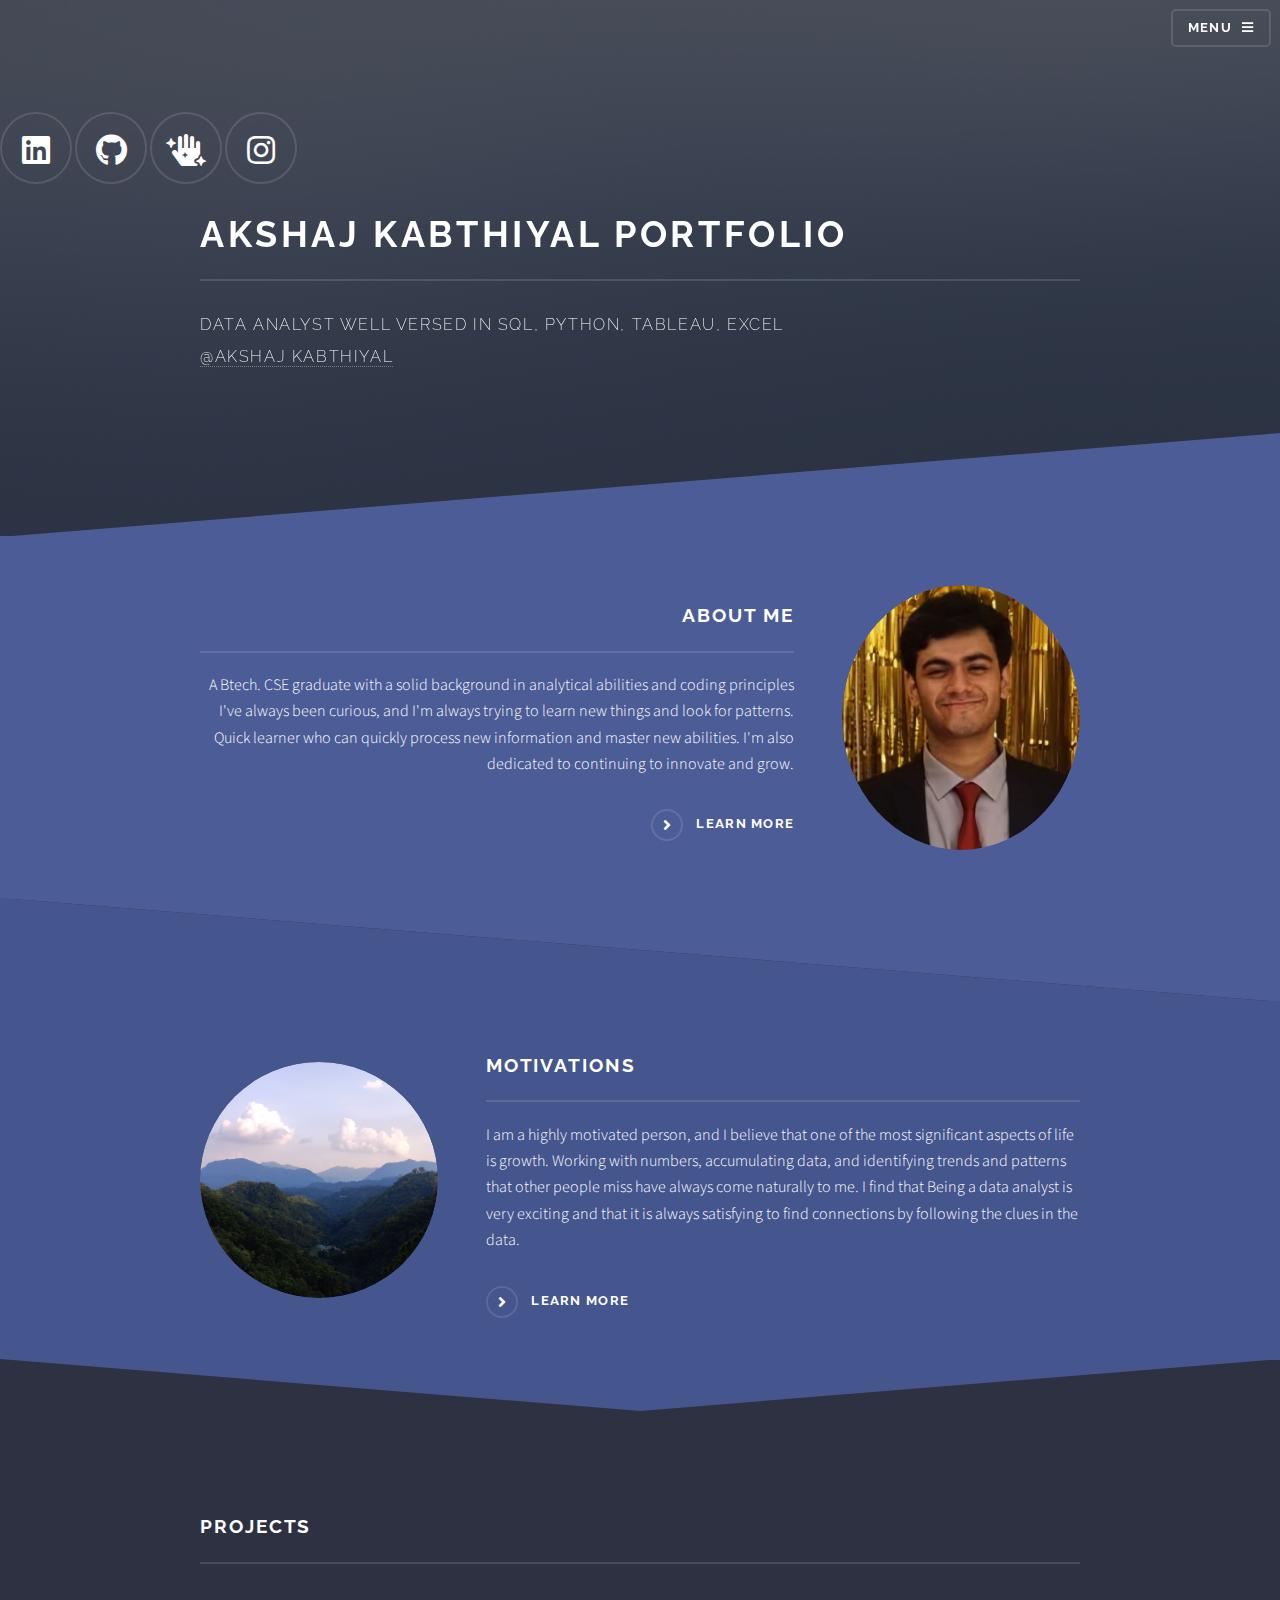
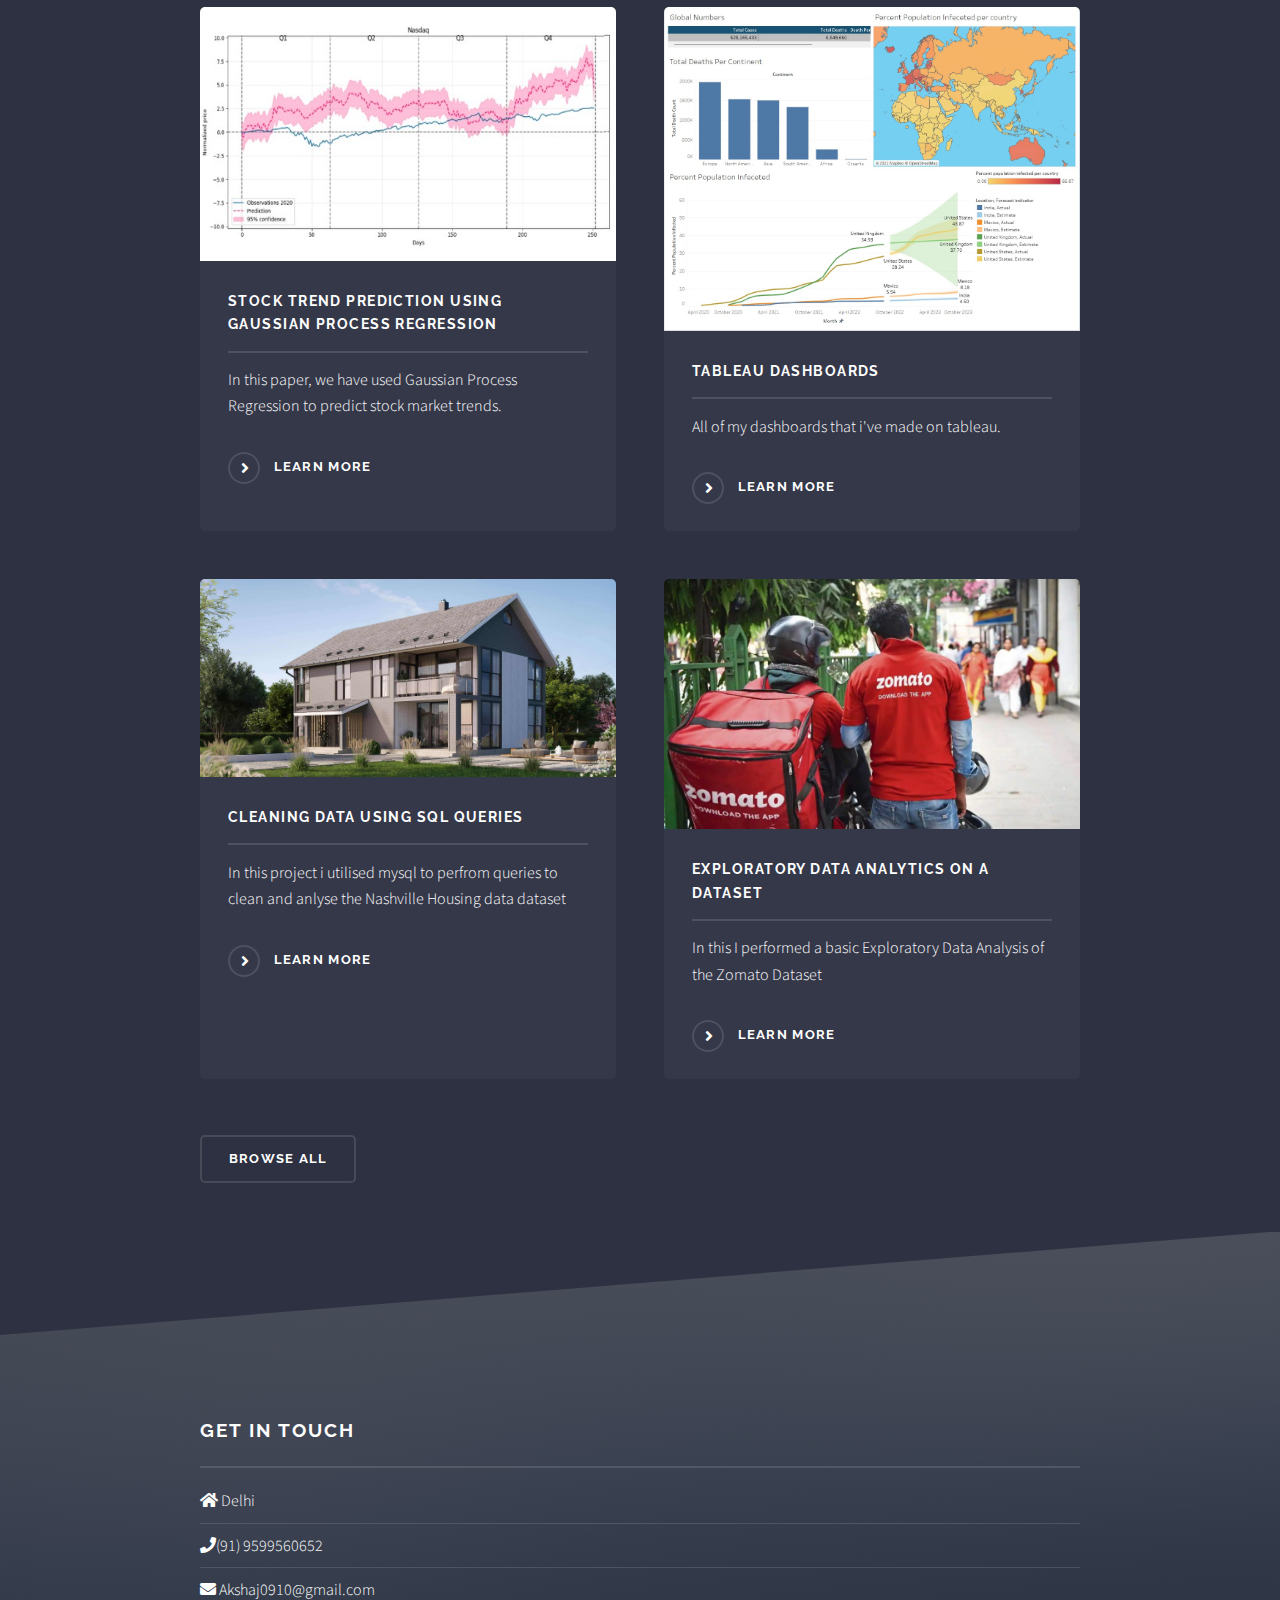
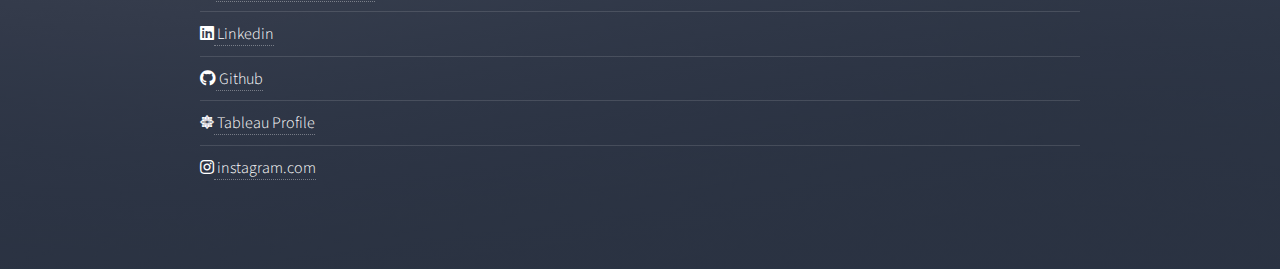
==== index.html @ 34f59bbb "Update index.html" ====
<!DOCTYPE HTML>
<html>
	<head>
		<title>Akshaj Kabthiyal Portfolio</title>
		<meta charset="utf-8" />
		<meta name="viewport" content="width=device-width, initial-scale=1, user-scalable=no" />
		<link rel="stylesheet" href="assets/css/main.css" />
		<noscript><link rel="stylesheet" href="assets/css/noscript.css" /></noscript>
	</head>
	<body class="is-preload">

		<!-- Page Wrapper -->
			<div id="page-wrapper">

				<!-- Header -->
					<header id="header" class="alt">
						<h1><a href="index.html">Akshaj Kabthiyal</a></h1>
						<nav>
							<a href="#menu">Menu</a>
						</nav>
					</header>

				<!-- Menu -->
					<nav id="menu">
						<div class="inner">
							<h2>Menu</h2>
							<ul class="links">
								<li><a href="Index.html">Home</a></li>
								<li><a href="Projects.html">Projects</a></li>
								<li><a href="#footer">Contact Info</a></li>
							</ul>
							<a href="#" class="close">Close</a>
						</div>
					</nav>

				<!-- Banner -->
					<section id="banner">
						<div class="logo">
							<a href="https://www.linkedin.com/in/akshaj-kabthiyal-46103a1b7/" class="icon brands fa-linkedin" target="_blank"><span class="label">Linkedin</span></a>
							<a href="https://github.com/Akshaj0910" class="icon brands fa-github"target="_blank"><span class="label" >Github</span></a>
							<a href="https://public.tableau.com/app/profile/akshaj4601" class="icon solid fa-hand-sparkles" target="_blank"><span class="label">Tableau</span></a>
							<a href="https://www.instagram.com/akshaj0910/" class="icon brands fa-instagram" target="_blank"><span class="label">Instagram</span></a>
						</div>
						<div class="inner">
							<h2>Akshaj Kabthiyal Portfolio</h2>
							<p>Data Analyst well versed in SQL, Python, Tableau, Excel <br><a href="https://www.linkedin.com/in/akshaj-kabthiyal-46103a1b7/" target ="blank" >@Akshaj Kabthiyal</a></p>
	
						</div>
					</section>

				<!-- Wrapper -->
					<section id="wrapper">

						<!-- One -->
							<section id="one" class="wrapper spotlight style1">
								<div class="inner">
									<a href="#" class="image"><img src="images/Self.jpg" alt="" /></a>
									<div class="content">
										<h2 class="major">About me</h2>
										<p>A Btech. CSE graduate with a solid background in analytical abilities and coding principles I've always been curious, and I'm always trying to learn new things and look for patterns. Quick learner who can quickly process new information and master new abilities. I'm also dedicated to continuing to innovate and grow.</p>
										<a href="#" class="special">Learn more</a>
									</div>
								</div>
							</section>

						<!-- Two -->
							<section id="two" class="wrapper alt spotlight style2">
								<div class="inner">
									<a href="#" class="image"><img src="images/Motivate.jpg" alt="" /></a>
									<div class="content">
										<h2 class="major">Motivations</h2>
										<p>I am a highly motivated person, and I believe that one of the most significant aspects of life is growth. Working with numbers, accumulating data, and identifying trends and patterns that other people miss have always come naturally to me. I find that Being a data analyst is very exciting and that it is always satisfying to find connections by following the clues in the data. </p>
										<a href="#" class="special">Learn more</a>
									</div>
								</div>
							</section>

						<!-- Four -->
							<section id="four" class="wrapper alt style1">
								<div class="inner">
									<h2 class="major">Projects</h2>
									<section class="features">
										<article>
											<a href="https://ieeexplore.ieee.org/document/9754114" class="image" target="_blank"><img src="images/Nasdaq.jpg" alt="" /></a>
											<h3 class="major">Stock trend prediction using gaussian process regression</h3>
											<p>	In this paper, we have used Gaussian Process Regression to predict stock market trends.</p>
											<a href="https://ieeexplore.ieee.org/document/9754114" class="special" target="_blank">Learn more</a>
										</article>
										<article>
											<a href="#" class="image"><img src="images/Covid_dashboard.jpg" alt="" /></a>
											<h3 class="major">Tableau dashboards</h3>
											<p>All of my dashboards that i've made on tableau.</p>
											<a href="#" class="special">Learn more</a>
										</article>
										<article>
											<a href="https://github.com/Akshaj0910/Portfolio-Project/blob/main/Data_cleaning_housing.sql"  target="_blank" class="image"><img src="images/Home.jpg" alt="" /></a>
											<h3 class="major">Cleaning data using sql queries</h3>
											<p>In this project i utilised mysql to perfrom queries to clean and anlyse the Nashville Housing data dataset</p>
											<a href="https://github.com/Akshaj0910/Portfolio-Project/blob/main/Data_cleaning_housing.sql" target="_blank" class="special">Learn more</a>
										</article>
										<article>
											<a href="https://github.com/Akshaj0910/Portfolio-Project/blob/main/Zomato%20Dataset%20EDA.ipynb" target="_blank" class="image"><img src="images/zomato.jpg" alt="" /></a>
											<h3 class="major">Exploratory Data Analytics on a dataset</h3>
											<p>In this I performed a basic Exploratory Data Analysis of the Zomato Dataset</p>
											<a href="https://github.com/Akshaj0910/Portfolio-Project/blob/main/Zomato%20Dataset%20EDA.ipynb" target="_blank" class="special">Learn more</a>
										</article>
									</section>
									<ul class="actions">
										<li><a href="Projects.html" class="button">Browse All</a></li>
									</ul>
								</div>
							</section>

					</section>

				<!-- Footer -->
					<section id="footer">
						<div class="inner">
							<h2 class="major">Get in touch</h2>
							<ul class="alt">
								<li class="icon solid fa-home">
									Delhi
								</li>
								<li class="icon solid fa-phone">(91) 9599560652</li>
								<li class="icon solid fa-envelope"><a href="mailto: Akshaj0910@gmail.com"> Akshaj0910@gmail.com</a></li>
								<li class="icon brands fa-linkedin"><a href="https://www.linkedin.com/in/akshaj-kabthiyal-46103a1b7/"target="_blank"> Linkedin</a></li>
								<li class="icon brands fa-github"><a href="https://github.com/Akshaj0910"target="_blank"> Github</a></li>
								<li class="icon brands fa-centos"><a href="https://public.tableau.com/app/profile/akshaj4601"target="_blank"> Tableau Profile</a></li>
								<li class="icon brands fa-instagram"><a href="https://www.instagram.com/akshaj0910/"target="_blank"> instagram.com</a></li>
							</ul>
						</div>
					</section>

			</div>
		<!-- Scripts -->
			<script src="assets/js/jquery.min.js"></script>
			<script src="assets/js/jquery.scrollex.min.js"></script>
			<script src="assets/js/browser.min.js"></script>
			<script src="assets/js/breakpoints.min.js"></script>
			<script src="assets/js/util.js"></script>
			<script src="assets/js/main.js"></script>

	</body>
</html>
---- assets/css/main.css ----
@import url(fontawesome-all.min.css);
@import url("https://fonts.googleapis.com/css?family=Raleway:200,700|Source+Sans+Pro:300,600,300italic,600italic");

/*
	Solid State by HTML5 UP
	html5up.net | @ajlkn
	Free for personal and commercial use under the CCA 3.0 license (html5up.net/license)
*/

html, body, div, span, applet, object,
iframe, h1, h2, h3, h4, h5, h6, p, blockquote,
pre, a, abbr, acronym, address, big, cite,
code, del, dfn, em, img, ins, kbd, q, s, samp,
small, strike, strong, sub, sup, tt, var, b,
u, i, center, dl, dt, dd, ol, ul, li, fieldset,
form, label, legend, table, caption, tbody,
tfoot, thead, tr, th, td, article, aside,
canvas, details, embed, figure, figcaption,
footer, header, hgroup, menu, nav, output, ruby,
section, summary, time, mark, audio, video {
	margin: 0;
	padding: 0;
	border: 0;
	font-size: 100%;
	font: inherit;
	vertical-align: baseline;}

article, aside, details, figcaption, figure,
footer, header, hgroup, menu, nav, section {
	display: block;}

body {
	line-height: 1;
}

ol, ul {
	list-style: none;
}

blockquote, q {
	quotes: none;
}

	blockquote:before, blockquote:after, q:before, q:after {
		content: '';
		content: none;
	}

table {
	border-collapse: collapse;
	border-spacing: 0;
}

body {
	-webkit-text-size-adjust: none;
}

mark {
	background-color: transparent;
	color: inherit;
}

input::-moz-focus-inner {
	border: 0;
	padding: 0;
}

input, select, textarea {
	-moz-appearance: none;
	-webkit-appearance: none;
	-ms-appearance: none;
	appearance: none;
}

/* Basic */

	@-ms-viewport {
		width: device-width;
	}

	body {
		-ms-overflow-style: scrollbar;
	}

	@media screen and (max-width: 480px) {

		html, body {
			min-width: 320px;
		}

	}

	html {
		box-sizing: border-box;
	}

	*, *:before, *:after {
		box-sizing: inherit;
	}

	body {
		background-color: #2e3141;
		background-image: linear-gradient(to top, rgba(46, 49, 65, 0.8), rgba(46, 49, 65, 0.8)), url("../../images/bg.jpg");
		background-size: auto,
 cover;
		background-attachment: fixed,
 fixed;
		background-position: center,
 center;
	}

		body.is-preload *, body.is-preload *:before, body.is-preload *:after {
			-moz-animation: none !important;
			-webkit-animation: none !important;
			-ms-animation: none !important;
			animation: none !important;
			-moz-transition: none !important;
			-webkit-transition: none !important;
			-ms-transition: none !important;
			transition: none !important;
		}

/* Type */

	body, input, select, textarea {
		color: #ffffff;
		font-family: "Source Sans Pro", Helvetica, sans-serif;
		font-size: 16.5pt;
		font-weight: 300;
		line-height: 1.65;
	}

		@media screen and (max-width: 1680px) {

			body, input, select, textarea {
				font-size: 13pt;
			}

		}

		@media screen and (max-width: 1280px) {

			body, input, select, textarea {
				font-size: 12pt;
			}

		}

		@media screen and (max-width: 980px) {

			body, input, select, textarea {
				font-size: 12pt;
			}

		}

		@media screen and (max-width: 736px) {

			body, input, select, textarea {
				font-size: 12pt;
			}

		}

		@media screen and (max-width: 480px) {

			body, input, select, textarea {
				font-size: 12pt;
			}

		}

	a {
		-moz-transition: color 0.2s ease-in-out, border-bottom-color 0.2s ease-in-out;
		-webkit-transition: color 0.2s ease-in-out, border-bottom-color 0.2s ease-in-out;
		-ms-transition: color 0.2s ease-in-out, border-bottom-color 0.2s ease-in-out;
		transition: color 0.2s ease-in-out, border-bottom-color 0.2s ease-in-out;
		border-bottom: dotted 1px rgba(255, 255, 255, 0.35);
		color: #ffffff;
		text-decoration: none;
	}

		a:hover {
			border-bottom-color: transparent;
			color: #ffffff !important;
		}

		a.special:not(.button) {
			text-decoration: none;
			border-bottom: 0;
			display: block;
			font-family: Raleway, Helvetica, sans-serif;
			font-size: 0.8em;
			font-weight: 700;
			letter-spacing: 0.1em;
			margin: 0 0 2em 0;
			text-transform: uppercase;
		}

			a.special:not(.button):before {
				-moz-osx-font-smoothing: grayscale;
				-webkit-font-smoothing: antialiased;
				display: inline-block;
				font-style: normal;
				font-variant: normal;
				text-rendering: auto;
				line-height: 1;
				text-transform: none !important;
				font-family: 'Font Awesome 5 Free';
				font-weight: 900;
			}

			a.special:not(.button):before {
				-moz-transition: background-color 0.2s ease-in-out;
				-webkit-transition: background-color 0.2s ease-in-out;
				-ms-transition: background-color 0.2s ease-in-out;
				transition: background-color 0.2s ease-in-out;
				border-radius: 100%;
				border: solid 2px rgba(255, 255, 255, 0.125);
				content: '\f105';
				display: inline-block;
				font-size: 1.25em;
				height: 2em;
				line-height: 1.75em;
				margin-right: 0.85em;
				text-align: center;
				text-indent: 0.15em;
				vertical-align: middle;
				width: 2em;
			}

			a.special:not(.button):hover:before {
				background-color: rgba(255, 255, 255, 0.025);
			}

			a.special:not(.button):active:before {
				background-color: rgba(255, 255, 255, 0.075);
			}

	strong, b {
		color: #ffffff;
		font-weight: 600;
	}

	em, i {
		font-style: italic;
	}

	p {
		margin: 0 0 2em 0;
	}

	h1, h2, h3, h4, h5, h6 {
		color: #ffffff;
		font-family: Raleway, Helvetica, sans-serif;
		font-weight: 700;
		letter-spacing: 0.1em;
		margin: 0 0 1em 0;
		text-transform: uppercase;
	}

		h1 a, h2 a, h3 a, h4 a, h5 a, h6 a {
			color: inherit;
			text-decoration: none;
			border-bottom: 0;
		}

		h1 span, h2 span, h3 span, h4 span, h5 span, h6 span {
			font-weight: 200;
		}

		h1.major, h2.major, h3.major, h4.major, h5.major, h6.major {
			padding-bottom: 1em;
			border-bottom: solid 2px rgba(255, 255, 255, 0.125);
		}

	h2 {
		font-size: 1.2em;
	}

	h3 {
		font-size: 0.9em;
	}

	h4 {
		font-size: 0.7em;
	}

	h5 {
		font-size: 0.7em;
	}

	h6 {
		font-size: 0.7em;
	}

	@media screen and (max-width: 736px) {

		h2 {
			font-size: 1em;
		}

		h3 {
			font-size: 0.8em;
		}

	}

	sub {
		font-size: 0.8em;
		position: relative;
		top: 0.5em;
	}

	sup {
		font-size: 0.8em;
		position: relative;
		top: -0.5em;
	}

	blockquote {
		border-left: solid 4px rgba(255, 255, 255, 0.125);
		font-style: italic;
		margin: 0 0 2em 0;
		padding: 0.5em 0 0.5em 2em;
	}

	code {
		background: rgba(255, 255, 255, 0.025);
		border-radius: 5px;
		border: solid 2px rgba(255, 255, 255, 0.125);
		font-family: "Courier New", monospace;
		font-size: 0.9em;
		margin: 0 0.25em;
		padding: 0.25em 0.65em;
	}

	pre {
		-webkit-overflow-scrolling: touch;
		font-family: "Courier New", monospace;
		font-size: 0.9em;
		margin: 0 0 2em 0;
	}

		pre code {
			display: block;
			line-height: 1.75em;
			padding: 1em 1.5em;
			overflow-x: auto;
		}

	hr {
		border: 0;
		border-bottom: solid 2px rgba(255, 255, 255, 0.125);
		margin: 2.5em 0;
	}

		hr.major {
			margin: 4em 0;
		}

	.align-left {
		text-align: left;
	}

	.align-center {
		text-align: center;
	}

	.align-right {
		text-align: right;
	}

/* Row */

	.row {
		display: flex;
		flex-wrap: wrap;
		box-sizing: border-box;
		align-items: stretch;
	}

		.row > * {
			box-sizing: border-box;
		}

		.row.gtr-uniform > * > :last-child {
			margin-bottom: 0;
		}

		.row.aln-left {
			justify-content: flex-start;
		}

		.row.aln-center {
			justify-content: center;
		}

		.row.aln-right {
			justify-content: flex-end;
		}

		.row.aln-top {
			align-items: flex-start;
		}

		.row.aln-middle {
			align-items: center;
		}

		.row.aln-bottom {
			align-items: flex-end;
		}

		.row > .imp {
			order: -1;
		}

		.row > .col-1 {
			width: 8.33333%;
		}

		.row > .off-1 {
			margin-left: 8.33333%;
		}

		.row > .col-2 {
			width: 16.66667%;
		}

		.row > .off-2 {
			margin-left: 16.66667%;
		}

		.row > .col-3 {
			width: 25%;
		}

		.row > .off-3 {
			margin-left: 25%;
		}

		.row > .col-4 {
			width: 33.33333%;
		}

		.row > .off-4 {
			margin-left: 33.33333%;
		}

		.row > .col-5 {
			width: 41.66667%;
		}

		.row > .off-5 {
			margin-left: 41.66667%;
		}

		.row > .col-6 {
			width: 50%;
		}

		.row > .off-6 {
			margin-left: 50%;
		}

		.row > .col-7 {
			width: 58.33333%;
		}

		.row > .off-7 {
			margin-left: 58.33333%;
		}

		.row > .col-8 {
			width: 66.66667%;
		}

		.row > .off-8 {
			margin-left: 66.66667%;
		}

		.row > .col-9 {
			width: 75%;
		}

		.row > .off-9 {
			margin-left: 75%;
		}

		.row > .col-10 {
			width: 83.33333%;
		}

		.row > .off-10 {
			margin-left: 83.33333%;
		}

		.row > .col-11 {
			width: 91.66667%;
		}

		.row > .off-11 {
			margin-left: 91.66667%;
		}

		.row > .col-12 {
			width: 100%;
		}

		.row > .off-12 {
			margin-left: 100%;
		}

		.row.gtr-0 {
			margin-top: 0;
			margin-left: 0em;
		}

			.row.gtr-0 > * {
				padding: 0 0 0 0em;
			}

			.row.gtr-0.gtr-uniform {
				margin-top: 0em;
			}

				.row.gtr-0.gtr-uniform > * {
					padding-top: 0em;
				}

		.row.gtr-25 {
			margin-top: 0;
			margin-left: -0.4375em;
		}

			.row.gtr-25 > * {
				padding: 0 0 0 0.4375em;
			}

			.row.gtr-25.gtr-uniform {
				margin-top: -0.4375em;
			}

				.row.gtr-25.gtr-uniform > * {
					padding-top: 0.4375em;
				}

		.row.gtr-50 {
			margin-top: 0;
			margin-left: -0.875em;
		}

			.row.gtr-50 > * {
				padding: 0 0 0 0.875em;
			}

			.row.gtr-50.gtr-uniform {
				margin-top: -0.875em;
			}

				.row.gtr-50.gtr-uniform > * {
					padding-top: 0.875em;
				}

		.row {
			margin-top: 0;
			margin-left: -1.75em;
		}

			.row > * {
				padding: 0 0 0 1.75em;
			}

			.row.gtr-uniform {
				margin-top: -1.75em;
			}

				.row.gtr-uniform > * {
					padding-top: 1.75em;
				}

		.row.gtr-150 {
			margin-top: 0;
			margin-left: -2.625em;
		}

			.row.gtr-150 > * {
				padding: 0 0 0 2.625em;
			}

			.row.gtr-150.gtr-uniform {
				margin-top: -2.625em;
			}

				.row.gtr-150.gtr-uniform > * {
					padding-top: 2.625em;
				}

		.row.gtr-200 {
			margin-top: 0;
			margin-left: -3.5em;
		}

			.row.gtr-200 > * {
				padding: 0 0 0 3.5em;
			}

			.row.gtr-200.gtr-uniform {
				margin-top: -3.5em;
			}

				.row.gtr-200.gtr-uniform > * {
					padding-top: 3.5em;
				}

		@media screen and (max-width: 1680px) {

			.row {
				display: flex;
				flex-wrap: wrap;
				box-sizing: border-box;
				align-items: stretch;
			}

				.row > * {
					box-sizing: border-box;
				}

				.row.gtr-uniform > * > :last-child {
					margin-bottom: 0;
				}

				.row.aln-left {
					justify-content: flex-start;
				}

				.row.aln-center {
					justify-content: center;
				}

				.row.aln-right {
					justify-content: flex-end;
				}

				.row.aln-top {
					align-items: flex-start;
				}

				.row.aln-middle {
					align-items: center;
				}

				.row.aln-bottom {
					align-items: flex-end;
				}

				.row > .imp-xlarge {
					order: -1;
				}

				.row > .col-1-xlarge {
					width: 8.33333%;
				}

				.row > .off-1-xlarge {
					margin-left: 8.33333%;
				}

				.row > .col-2-xlarge {
					width: 16.66667%;
				}

				.row > .off-2-xlarge {
					margin-left: 16.66667%;
				}

				.row > .col-3-xlarge {
					width: 25%;
				}

				.row > .off-3-xlarge {
					margin-left: 25%;
				}

				.row > .col-4-xlarge {
					width: 33.33333%;
				}

				.row > .off-4-xlarge {
					margin-left: 33.33333%;
				}

				.row > .col-5-xlarge {
					width: 41.66667%;
				}

				.row > .off-5-xlarge {
					margin-left: 41.66667%;
				}

				.row > .col-6-xlarge {
					width: 50%;
				}

				.row > .off-6-xlarge {
					margin-left: 50%;
				}

				.row > .col-7-xlarge {
					width: 58.33333%;
				}

				.row > .off-7-xlarge {
					margin-left: 58.33333%;
				}

				.row > .col-8-xlarge {
					width: 66.66667%;
				}

				.row > .off-8-xlarge {
					margin-left: 66.66667%;
				}

				.row > .col-9-xlarge {
					width: 75%;
				}

				.row > .off-9-xlarge {
					margin-left: 75%;
				}

				.row > .col-10-xlarge {
					width: 83.33333%;
				}

				.row > .off-10-xlarge {
					margin-left: 83.33333%;
				}

				.row > .col-11-xlarge {
					width: 91.66667%;
				}

				.row > .off-11-xlarge {
					margin-left: 91.66667%;
				}

				.row > .col-12-xlarge {
					width: 100%;
				}

				.row > .off-12-xlarge {
					margin-left: 100%;
				}

				.row.gtr-0 {
					margin-top: 0;
					margin-left: 0em;
				}

					.row.gtr-0 > * {
						padding: 0 0 0 0em;
					}

					.row.gtr-0.gtr-uniform {
						margin-top: 0em;
					}

						.row.gtr-0.gtr-uniform > * {
							padding-top: 0em;
						}

				.row.gtr-25 {
					margin-top: 0;
					margin-left: -0.4375em;
				}

					.row.gtr-25 > * {
						padding: 0 0 0 0.4375em;
					}

					.row.gtr-25.gtr-uniform {
						margin-top: -0.4375em;
					}

						.row.gtr-25.gtr-uniform > * {
							padding-top: 0.4375em;
						}

				.row.gtr-50 {
					margin-top: 0;
					margin-left: -0.875em;
				}

					.row.gtr-50 > * {
						padding: 0 0 0 0.875em;
					}

					.row.gtr-50.gtr-uniform {
						margin-top: -0.875em;
					}

						.row.gtr-50.gtr-uniform > * {
							padding-top: 0.875em;
						}

				.row {
					margin-top: 0;
					margin-left: -1.75em;
				}

					.row > * {
						padding: 0 0 0 1.75em;
					}

					.row.gtr-uniform {
						margin-top: -1.75em;
					}

						.row.gtr-uniform > * {
							padding-top: 1.75em;
						}

				.row.gtr-150 {
					margin-top: 0;
					margin-left: -2.625em;
				}

					.row.gtr-150 > * {
						padding: 0 0 0 2.625em;
					}

					.row.gtr-150.gtr-uniform {
						margin-top: -2.625em;
					}

						.row.gtr-150.gtr-uniform > * {
							padding-top: 2.625em;
						}

				.row.gtr-200 {
					margin-top: 0;
					margin-left: -3.5em;
				}

					.row.gtr-200 > * {
						padding: 0 0 0 3.5em;
					}

					.row.gtr-200.gtr-uniform {
						margin-top: -3.5em;
					}

						.row.gtr-200.gtr-uniform > * {
							padding-top: 3.5em;
						}

		}

		@media screen and (max-width: 1280px) {

			.row {
				display: flex;
				flex-wrap: wrap;
				box-sizing: border-box;
				align-items: stretch;
			}

				.row > * {
					box-sizing: border-box;
				}

				.row.gtr-uniform > * > :last-child {
					margin-bottom: 0;
				}

				.row.aln-left {
					justify-content: flex-start;
				}

				.row.aln-center {
					justify-content: center;
				}

				.row.aln-right {
					justify-content: flex-end;
				}

				.row.aln-top {
					align-items: flex-start;
				}

				.row.aln-middle {
					align-items: center;
				}

				.row.aln-bottom {
					align-items: flex-end;
				}

				.row > .imp-large {
					order: -1;
				}

				.row > .col-1-large {
					width: 8.33333%;
				}

				.row > .off-1-large {
					margin-left: 8.33333%;
				}

				.row > .col-2-large {
					width: 16.66667%;
				}

				.row > .off-2-large {
					margin-left: 16.66667%;
				}

				.row > .col-3-large {
					width: 25%;
				}

				.row > .off-3-large {
					margin-left: 25%;
				}

				.row > .col-4-large {
					width: 33.33333%;
				}

				.row > .off-4-large {
					margin-left: 33.33333%;
				}

				.row > .col-5-large {
					width: 41.66667%;
				}

				.row > .off-5-large {
					margin-left: 41.66667%;
				}

				.row > .col-6-large {
					width: 50%;
				}

				.row > .off-6-large {
					margin-left: 50%;
				}

				.row > .col-7-large {
					width: 58.33333%;
				}

				.row > .off-7-large {
					margin-left: 58.33333%;
				}

				.row > .col-8-large {
					width: 66.66667%;
				}

				.row > .off-8-large {
					margin-left: 66.66667%;
				}

				.row > .col-9-large {
					width: 75%;
				}

				.row > .off-9-large {
					margin-left: 75%;
				}

				.row > .col-10-large {
					width: 83.33333%;
				}

				.row > .off-10-large {
					margin-left: 83.33333%;
				}

				.row > .col-11-large {
					width: 91.66667%;
				}

				.row > .off-11-large {
					margin-left: 91.66667%;
				}

				.row > .col-12-large {
					width: 100%;
				}

				.row > .off-12-large {
					margin-left: 100%;
				}

				.row.gtr-0 {
					margin-top: 0;
					margin-left: 0em;
				}

					.row.gtr-0 > * {
						padding: 0 0 0 0em;
					}

					.row.gtr-0.gtr-uniform {
						margin-top: 0em;
					}

						.row.gtr-0.gtr-uniform > * {
							padding-top: 0em;
						}

				.row.gtr-25 {
					margin-top: 0;
					margin-left: -0.4375em;
				}

					.row.gtr-25 > * {
						padding: 0 0 0 0.4375em;
					}

					.row.gtr-25.gtr-uniform {
						margin-top: -0.4375em;
					}

						.row.gtr-25.gtr-uniform > * {
							padding-top: 0.4375em;
						}

				.row.gtr-50 {
					margin-top: 0;
					margin-left: -0.875em;
				}

					.row.gtr-50 > * {
						padding: 0 0 0 0.875em;
					}

					.row.gtr-50.gtr-uniform {
						margin-top: -0.875em;
					}

						.row.gtr-50.gtr-uniform > * {
							padding-top: 0.875em;
						}

				.row {
					margin-top: 0;
					margin-left: -1.75em;
				}

					.row > * {
						padding: 0 0 0 1.75em;
					}

					.row.gtr-uniform {
						margin-top: -1.75em;
					}

						.row.gtr-uniform > * {
							padding-top: 1.75em;
						}

				.row.gtr-150 {
					margin-top: 0;
					margin-left: -2.625em;
				}

					.row.gtr-150 > * {
						padding: 0 0 0 2.625em;
					}

					.row.gtr-150.gtr-uniform {
						margin-top: -2.625em;
					}

						.row.gtr-150.gtr-uniform > * {
							padding-top: 2.625em;
						}

				.row.gtr-200 {
					margin-top: 0;
					margin-left: -3.5em;
				}

					.row.gtr-200 > * {
						padding: 0 0 0 3.5em;
					}

					.row.gtr-200.gtr-uniform {
						margin-top: -3.5em;
					}

						.row.gtr-200.gtr-uniform > * {
							padding-top: 3.5em;
						}

		}

		@media screen and (max-width: 980px) {

			.row {
				display: flex;
				flex-wrap: wrap;
				box-sizing: border-box;
				align-items: stretch;
			}

				.row > * {
					box-sizing: border-box;
				}

				.row.gtr-uniform > * > :last-child {
					margin-bottom: 0;
				}

				.row.aln-left {
					justify-content: flex-start;
				}

				.row.aln-center {
					justify-content: center;
				}

				.row.aln-right {
					justify-content: flex-end;
				}

				.row.aln-top {
					align-items: flex-start;
				}

				.row.aln-middle {
					align-items: center;
				}

				.row.aln-bottom {
					align-items: flex-end;
				}

				.row > .imp-medium {
					order: -1;
				}

				.row > .col-1-medium {
					width: 8.33333%;
				}

				.row > .off-1-medium {
					margin-left: 8.33333%;
				}

				.row > .col-2-medium {
					width: 16.66667%;
				}

				.row > .off-2-medium {
					margin-left: 16.66667%;
				}

				.row > .col-3-medium {
					width: 25%;
				}

				.row > .off-3-medium {
					margin-left: 25%;
				}

				.row > .col-4-medium {
					width: 33.33333%;
				}

				.row > .off-4-medium {
					margin-left: 33.33333%;
				}

				.row > .col-5-medium {
					width: 41.66667%;
				}

				.row > .off-5-medium {
					margin-left: 41.66667%;
				}

				.row > .col-6-medium {
					width: 50%;
				}

				.row > .off-6-medium {
					margin-left: 50%;
				}

				.row > .col-7-medium {
					width: 58.33333%;
				}

				.row > .off-7-medium {
					margin-left: 58.33333%;
				}

				.row > .col-8-medium {
					width: 66.66667%;
				}

				.row > .off-8-medium {
					margin-left: 66.66667%;
				}

				.row > .col-9-medium {
					width: 75%;
				}

				.row > .off-9-medium {
					margin-left: 75%;
				}

				.row > .col-10-medium {
					width: 83.33333%;
				}

				.row > .off-10-medium {
					margin-left: 83.33333%;
				}

				.row > .col-11-medium {
					width: 91.66667%;
				}

				.row > .off-11-medium {
					margin-left: 91.66667%;
				}

				.row > .col-12-medium {
					width: 100%;
				}

				.row > .off-12-medium {
					margin-left: 100%;
				}

				.row.gtr-0 {
					margin-top: 0;
					margin-left: 0em;
				}

					.row.gtr-0 > * {
						padding: 0 0 0 0em;
					}

					.row.gtr-0.gtr-uniform {
						margin-top: 0em;
					}

						.row.gtr-0.gtr-uniform > * {
							padding-top: 0em;
						}

				.row.gtr-25 {
					margin-top: 0;
					margin-left: -0.4375em;
				}

					.row.gtr-25 > * {
						padding: 0 0 0 0.4375em;
					}

					.row.gtr-25.gtr-uniform {
						margin-top: -0.4375em;
					}

						.row.gtr-25.gtr-uniform > * {
							padding-top: 0.4375em;
						}

				.row.gtr-50 {
					margin-top: 0;
					margin-left: -0.875em;
				}

					.row.gtr-50 > * {
						padding: 0 0 0 0.875em;
					}

					.row.gtr-50.gtr-uniform {
						margin-top: -0.875em;
					}

						.row.gtr-50.gtr-uniform > * {
							padding-top: 0.875em;
						}

				.row {
					margin-top: 0;
					margin-left: -1.75em;
				}

					.row > * {
						padding: 0 0 0 1.75em;
					}

					.row.gtr-uniform {
						margin-top: -1.75em;
					}

						.row.gtr-uniform > * {
							padding-top: 1.75em;
						}

				.row.gtr-150 {
					margin-top: 0;
					margin-left: -2.625em;
				}

					.row.gtr-150 > * {
						padding: 0 0 0 2.625em;
					}

					.row.gtr-150.gtr-uniform {
						margin-top: -2.625em;
					}

						.row.gtr-150.gtr-uniform > * {
							padding-top: 2.625em;
						}

				.row.gtr-200 {
					margin-top: 0;
					margin-left: -3.5em;
				}

					.row.gtr-200 > * {
						padding: 0 0 0 3.5em;
					}

					.row.gtr-200.gtr-uniform {
						margin-top: -3.5em;
					}

						.row.gtr-200.gtr-uniform > * {
							padding-top: 3.5em;
						}

		}

		@media screen and (max-width: 736px) {

			.row {
				display: flex;
				flex-wrap: wrap;
				box-sizing: border-box;
				align-items: stretch;
			}

				.row > * {
					box-sizing: border-box;
				}

				.row.gtr-uniform > * > :last-child {
					margin-bottom: 0;
				}

				.row.aln-left {
					justify-content: flex-start;
				}

				.row.aln-center {
					justify-content: center;
				}

				.row.aln-right {
					justify-content: flex-end;
				}

				.row.aln-top {
					align-items: flex-start;
				}

				.row.aln-middle {
					align-items: center;
				}

				.row.aln-bottom {
					align-items: flex-end;
				}

				.row > .imp-small {
					order: -1;
				}

				.row > .col-1-small {
					width: 8.33333%;
				}

				.row > .off-1-small {
					margin-left: 8.33333%;
				}

				.row > .col-2-small {
					width: 16.66667%;
				}

				.row > .off-2-small {
					margin-left: 16.66667%;
				}

				.row > .col-3-small {
					width: 25%;
				}

				.row > .off-3-small {
					margin-left: 25%;
				}

				.row > .col-4-small {
					width: 33.33333%;
				}

				.row > .off-4-small {
					margin-left: 33.33333%;
				}

				.row > .col-5-small {
					width: 41.66667%;
				}

				.row > .off-5-small {
					margin-left: 41.66667%;
				}

				.row > .col-6-small {
					width: 50%;
				}

				.row > .off-6-small {
					margin-left: 50%;
				}

				.row > .col-7-small {
					width: 58.33333%;
				}

				.row > .off-7-small {
					margin-left: 58.33333%;
				}

				.row > .col-8-small {
					width: 66.66667%;
				}

				.row > .off-8-small {
					margin-left: 66.66667%;
				}

				.row > .col-9-small {
					width: 75%;
				}

				.row > .off-9-small {
					margin-left: 75%;
				}

				.row > .col-10-small {
					width: 83.33333%;
				}

				.row > .off-10-small {
					margin-left: 83.33333%;
				}

				.row > .col-11-small {
					width: 91.66667%;
				}

				.row > .off-11-small {
					margin-left: 91.66667%;
				}

				.row > .col-12-small {
					width: 100%;
				}

				.row > .off-12-small {
					margin-left: 100%;
				}

				.row.gtr-0 {
					margin-top: 0;
					margin-left: 0em;
				}

					.row.gtr-0 > * {
						padding: 0 0 0 0em;
					}

					.row.gtr-0.gtr-uniform {
						margin-top: 0em;
					}

						.row.gtr-0.gtr-uniform > * {
							padding-top: 0em;
						}

				.row.gtr-25 {
					margin-top: 0;
					margin-left: -0.3125em;
				}

					.row.gtr-25 > * {
						padding: 0 0 0 0.3125em;
					}

					.row.gtr-25.gtr-uniform {
						margin-top: -0.3125em;
					}

						.row.gtr-25.gtr-uniform > * {
							padding-top: 0.3125em;
						}

				.row.gtr-50 {
					margin-top: 0;
					margin-left: -0.625em;
				}

					.row.gtr-50 > * {
						padding: 0 0 0 0.625em;
					}

					.row.gtr-50.gtr-uniform {
						margin-top: -0.625em;
					}

						.row.gtr-50.gtr-uniform > * {
							padding-top: 0.625em;
						}

				.row {
					margin-top: 0;
					margin-left: -1.25em;
				}

					.row > * {
						padding: 0 0 0 1.25em;
					}

					.row.gtr-uniform {
						margin-top: -1.25em;
					}

						.row.gtr-uniform > * {
							padding-top: 1.25em;
						}

				.row.gtr-150 {
					margin-top: 0;
					margin-left: -1.875em;
				}

					.row.gtr-150 > * {
						padding: 0 0 0 1.875em;
					}

					.row.gtr-150.gtr-uniform {
						margin-top: -1.875em;
					}

						.row.gtr-150.gtr-uniform > * {
							padding-top: 1.875em;
						}

				.row.gtr-200 {
					margin-top: 0;
					margin-left: -2.5em;
				}

					.row.gtr-200 > * {
						padding: 0 0 0 2.5em;
					}

					.row.gtr-200.gtr-uniform {
						margin-top: -2.5em;
					}

						.row.gtr-200.gtr-uniform > * {
							padding-top: 2.5em;
						}

		}

		@media screen and (max-width: 480px) {

			.row {
				display: flex;
				flex-wrap: wrap;
				box-sizing: border-box;
				align-items: stretch;
			}

				.row > * {
					box-sizing: border-box;
				}

				.row.gtr-uniform > * > :last-child {
					margin-bottom: 0;
				}

				.row.aln-left {
					justify-content: flex-start;
				}

				.row.aln-center {
					justify-content: center;
				}

				.row.aln-right {
					justify-content: flex-end;
				}

				.row.aln-top {
					align-items: flex-start;
				}

				.row.aln-middle {
					align-items: center;
				}

				.row.aln-bottom {
					align-items: flex-end;
				}

				.row > .imp-xsmall {
					order: -1;
				}

				.row > .col-1-xsmall {
					width: 8.33333%;
				}

				.row > .off-1-xsmall {
					margin-left: 8.33333%;
				}

				.row > .col-2-xsmall {
					width: 16.66667%;
				}

				.row > .off-2-xsmall {
					margin-left: 16.66667%;
				}

				.row > .col-3-xsmall {
					width: 25%;
				}

				.row > .off-3-xsmall {
					margin-left: 25%;
				}

				.row > .col-4-xsmall {
					width: 33.33333%;
				}

				.row > .off-4-xsmall {
					margin-left: 33.33333%;
				}

				.row > .col-5-xsmall {
					width: 41.66667%;
				}

				.row > .off-5-xsmall {
					margin-left: 41.66667%;
				}

				.row > .col-6-xsmall {
					width: 50%;
				}

				.row > .off-6-xsmall {
					margin-left: 50%;
				}

				.row > .col-7-xsmall {
					width: 58.33333%;
				}

				.row > .off-7-xsmall {
					margin-left: 58.33333%;
				}

				.row > .col-8-xsmall {
					width: 66.66667%;
				}

				.row > .off-8-xsmall {
					margin-left: 66.66667%;
				}

				.row > .col-9-xsmall {
					width: 75%;
				}

				.row > .off-9-xsmall {
					margin-left: 75%;
				}

				.row > .col-10-xsmall {
					width: 83.33333%;
				}

				.row > .off-10-xsmall {
					margin-left: 83.33333%;
				}

				.row > .col-11-xsmall {
					width: 91.66667%;
				}

				.row > .off-11-xsmall {
					margin-left: 91.66667%;
				}

				.row > .col-12-xsmall {
					width: 100%;
				}

				.row > .off-12-xsmall {
					margin-left: 100%;
				}

				.row.gtr-0 {
					margin-top: 0;
					margin-left: 0em;
				}

					.row.gtr-0 > * {
						padding: 0 0 0 0em;
					}

					.row.gtr-0.gtr-uniform {
						margin-top: 0em;
					}

						.row.gtr-0.gtr-uniform > * {
							padding-top: 0em;
						}

				.row.gtr-25 {
					margin-top: 0;
					margin-left: -0.3125em;
				}

					.row.gtr-25 > * {
						padding: 0 0 0 0.3125em;
					}

					.row.gtr-25.gtr-uniform {
						margin-top: -0.3125em;
					}

						.row.gtr-25.gtr-uniform > * {
							padding-top: 0.3125em;
						}

				.row.gtr-50 {
					margin-top: 0;
					margin-left: -0.625em;
				}

					.row.gtr-50 > * {
						padding: 0 0 0 0.625em;
					}

					.row.gtr-50.gtr-uniform {
						margin-top: -0.625em;
					}

						.row.gtr-50.gtr-uniform > * {
							padding-top: 0.625em;
						}

				.row {
					margin-top: 0;
					margin-left: -1.25em;
				}

					.row > * {
						padding: 0 0 0 1.25em;
					}

					.row.gtr-uniform {
						margin-top: -1.25em;
					}

						.row.gtr-uniform > * {
							padding-top: 1.25em;
						}

				.row.gtr-150 {
					margin-top: 0;
					margin-left: -1.875em;
				}

					.row.gtr-150 > * {
						padding: 0 0 0 1.875em;
					}

					.row.gtr-150.gtr-uniform {
						margin-top: -1.875em;
					}

						.row.gtr-150.gtr-uniform > * {
							padding-top: 1.875em;
						}

				.row.gtr-200 {
					margin-top: 0;
					margin-left: -2.5em;
				}

					.row.gtr-200 > * {
						padding: 0 0 0 2.5em;
					}

					.row.gtr-200.gtr-uniform {
						margin-top: -2.5em;
					}

						.row.gtr-200.gtr-uniform > * {
							padding-top: 2.5em;
						}

		}

		@media screen and (max-width: 360px) {

			.row {
				display: flex;
				flex-wrap: wrap;
				box-sizing: border-box;
				align-items: stretch;
			}

				.row > * {
					box-sizing: border-box;
				}

				.row.gtr-uniform > * > :last-child {
					margin-bottom: 0;
				}

				.row.aln-left {
					justify-content: flex-start;
				}

				.row.aln-center {
					justify-content: center;
				}

				.row.aln-right {
					justify-content: flex-end;
				}

				.row.aln-top {
					align-items: flex-start;
				}

				.row.aln-middle {
					align-items: center;
				}

				.row.aln-bottom {
					align-items: flex-end;
				}

				.row > .imp-xxsmall {
					order: -1;
				}

				.row > .col-1-xxsmall {
					width: 8.33333%;
				}

				.row > .off-1-xxsmall {
					margin-left: 8.33333%;
				}

				.row > .col-2-xxsmall {
					width: 16.66667%;
				}

				.row > .off-2-xxsmall {
					margin-left: 16.66667%;
				}

				.row > .col-3-xxsmall {
					width: 25%;
				}

				.row > .off-3-xxsmall {
					margin-left: 25%;
				}

				.row > .col-4-xxsmall {
					width: 33.33333%;
				}

				.row > .off-4-xxsmall {
					margin-left: 33.33333%;
				}

				.row > .col-5-xxsmall {
					width: 41.66667%;
				}

				.row > .off-5-xxsmall {
					margin-left: 41.66667%;
				}

				.row > .col-6-xxsmall {
					width: 50%;
				}

				.row > .off-6-xxsmall {
					margin-left: 50%;
				}

				.row > .col-7-xxsmall {
					width: 58.33333%;
				}

				.row > .off-7-xxsmall {
					margin-left: 58.33333%;
				}

				.row > .col-8-xxsmall {
					width: 66.66667%;
				}

				.row > .off-8-xxsmall {
					margin-left: 66.66667%;
				}

				.row > .col-9-xxsmall {
					width: 75%;
				}

				.row > .off-9-xxsmall {
					margin-left: 75%;
				}

				.row > .col-10-xxsmall {
					width: 83.33333%;
				}

				.row > .off-10-xxsmall {
					margin-left: 83.33333%;
				}

				.row > .col-11-xxsmall {
					width: 91.66667%;
				}

				.row > .off-11-xxsmall {
					margin-left: 91.66667%;
				}

				.row > .col-12-xxsmall {
					width: 100%;
				}

				.row > .off-12-xxsmall {
					margin-left: 100%;
				}

				.row.gtr-0 {
					margin-top: 0;
					margin-left: 0em;
				}

					.row.gtr-0 > * {
						padding: 0 0 0 0em;
					}

					.row.gtr-0.gtr-uniform {
						margin-top: 0em;
					}

						.row.gtr-0.gtr-uniform > * {
							padding-top: 0em;
						}

				.row.gtr-25 {
					margin-top: 0;
					margin-left: -0.3125em;
				}

					.row.gtr-25 > * {
						padding: 0 0 0 0.3125em;
					}

					.row.gtr-25.gtr-uniform {
						margin-top: -0.3125em;
					}

						.row.gtr-25.gtr-uniform > * {
							padding-top: 0.3125em;
						}

				.row.gtr-50 {
					margin-top: 0;
					margin-left: -0.625em;
				}

					.row.gtr-50 > * {
						padding: 0 0 0 0.625em;
					}

					.row.gtr-50.gtr-uniform {
						margin-top: -0.625em;
					}

						.row.gtr-50.gtr-uniform > * {
							padding-top: 0.625em;
						}

				.row {
					margin-top: 0;
					margin-left: -1.25em;
				}

					.row > * {
						padding: 0 0 0 1.25em;
					}

					.row.gtr-uniform {
						margin-top: -1.25em;
					}

						.row.gtr-uniform > * {
							padding-top: 1.25em;
						}

				.row.gtr-150 {
					margin-top: 0;
					margin-left: -1.875em;
				}

					.row.gtr-150 > * {
						padding: 0 0 0 1.875em;
					}

					.row.gtr-150.gtr-uniform {
						margin-top: -1.875em;
					}

						.row.gtr-150.gtr-uniform > * {
							padding-top: 1.875em;
						}

				.row.gtr-200 {
					margin-top: 0;
					margin-left: -2.5em;
				}

					.row.gtr-200 > * {
						padding: 0 0 0 2.5em;
					}

					.row.gtr-200.gtr-uniform {
						margin-top: -2.5em;
					}

						.row.gtr-200.gtr-uniform > * {
							padding-top: 2.5em;
						}

		}

/* Section/Article */

	section.special, article.special {
		text-align: center;
	}

/* Form */

	form {
		margin: 0 0 2em 0;
	}

		form > :last-child {
			margin-bottom: 0;
		}

		form > .fields {
			display: -moz-flex;
			display: -webkit-flex;
			display: -ms-flex;
			display: flex;
			-moz-flex-wrap: wrap;
			-webkit-flex-wrap: wrap;
			-ms-flex-wrap: wrap;
			flex-wrap: wrap;
			width: calc(100% + 3em);
			margin: -1.5em 0 2em -1.5em;
		}

			form > .fields > .field {
				-moz-flex-grow: 0;
				-webkit-flex-grow: 0;
				-ms-flex-grow: 0;
				flex-grow: 0;
				-moz-flex-shrink: 0;
				-webkit-flex-shrink: 0;
				-ms-flex-shrink: 0;
				flex-shrink: 0;
				padding: 1.5em 0 0 1.5em;
				width: calc(100% - 1.5em);
			}

				form > .fields > .field.half {
					width: calc(50% - 0.75em);
				}

				form > .fields > .field.third {
					width: calc(100%/3 - 0.5em);
				}

				form > .fields > .field.quarter {
					width: calc(25% - 0.375em);
				}

		@media screen and (max-width: 480px) {

			form > .fields {
				width: calc(100% + 3em);
				margin: -1.5em 0 2em -1.5em;
			}

				form > .fields > .field {
					padding: 1.5em 0 0 1.5em;
					width: calc(100% - 1.5em);
				}

					form > .fields > .field.half {
						width: calc(100% - 1.5em);
					}

					form > .fields > .field.third {
						width: calc(100% - 1.5em);
					}

					form > .fields > .field.quarter {
						width: calc(100% - 1.5em);
					}

		}

	label {
		color: #ffffff;
		display: block;
		font-family: Raleway, Helvetica, sans-serif;
		font-size: 0.8em;
		font-weight: 700;
		letter-spacing: 0.1em;
		margin: 0 0 0.7em 0;
		text-transform: uppercase;
	}

	input[type="text"],
	input[type="password"],
	input[type="email"],
	input[type="tel"],
	select,
	textarea {
		-moz-appearance: none;
		-webkit-appearance: none;
		-ms-appearance: none;
		appearance: none;
		background: rgba(255, 255, 255, 0.025);
		border-radius: 5px;
		border: none;
		border: solid 2px rgba(255, 255, 255, 0.125);
		color: inherit;
		display: block;
		outline: 0;
		padding: 0 1em;
		text-decoration: none;
		width: 100%;
	}

		input[type="text"]:invalid,
		input[type="password"]:invalid,
		input[type="email"]:invalid,
		input[type="tel"]:invalid,
		select:invalid,
		textarea:invalid {
			box-shadow: none;
		}

		input[type="text"]:focus,
		input[type="password"]:focus,
		input[type="email"]:focus,
		input[type="tel"]:focus,
		select:focus,
		textarea:focus {
			border-color: #5b6ba6;
		}

	select {
		background-image: url("data:image/svg+xml;charset=utf8,%3Csvg xmlns='http://www.w3.org/2000/svg' width='40' height='40' preserveAspectRatio='none' viewBox='0 0 40 40'%3E%3Cpath d='M9.4,12.3l10.4,10.4l10.4-10.4c0.2-0.2,0.5-0.4,0.9-0.4c0.3,0,0.6,0.1,0.9,0.4l3.3,3.3c0.2,0.2,0.4,0.5,0.4,0.9 c0,0.4-0.1,0.6-0.4,0.9L20.7,31.9c-0.2,0.2-0.5,0.4-0.9,0.4c-0.3,0-0.6-0.1-0.9-0.4L4.3,17.3c-0.2-0.2-0.4-0.5-0.4-0.9 c0-0.4,0.1-0.6,0.4-0.9l3.3-3.3c0.2-0.2,0.5-0.4,0.9-0.4S9.1,12.1,9.4,12.3z' fill='rgba(255, 255, 255, 0.125)' /%3E%3C/svg%3E");
		background-size: 1.25rem;
		background-repeat: no-repeat;
		background-position: calc(100% - 1rem) center;
		height: 2.75em;
		padding-right: 2.75em;
		text-overflow: ellipsis;
	}

		select option {
			color: #ffffff;
			background: #2e3141;
		}

		select:focus::-ms-value {
			background-color: transparent;
		}

		select::-ms-expand {
			display: none;
		}

	input[type="text"],
	input[type="password"],
	input[type="email"],
	select {
		height: 2.75em;
	}

	textarea {
		padding: 0.75em 1em;
	}

	input[type="checkbox"],
	input[type="radio"] {
		-moz-appearance: none;
		-webkit-appearance: none;
		-ms-appearance: none;
		appearance: none;
		display: block;
		float: left;
		margin-right: -2em;
		opacity: 0;
		width: 1em;
		z-index: -1;
	}

		input[type="checkbox"] + label,
		input[type="radio"] + label {
			text-decoration: none;
			color: #ffffff;
			cursor: pointer;
			display: inline-block;
			font-size: 1em;
			font-family: "Source Sans Pro", Helvetica, sans-serif;
			text-transform: none;
			letter-spacing: 0;
			font-weight: 300;
			padding-left: 2.4em;
			padding-right: 0.75em;
			position: relative;
		}

			input[type="checkbox"] + label:before,
			input[type="radio"] + label:before {
				-moz-osx-font-smoothing: grayscale;
				-webkit-font-smoothing: antialiased;
				display: inline-block;
				font-style: normal;
				font-variant: normal;
				text-rendering: auto;
				line-height: 1;
				text-transform: none !important;
				font-family: 'Font Awesome 5 Free';
				font-weight: 900;
			}

			input[type="checkbox"] + label:before,
			input[type="radio"] + label:before {
				background: rgba(255, 255, 255, 0.025);
				border-radius: 5px;
				border: solid 2px rgba(255, 255, 255, 0.125);
				content: '';
				display: inline-block;
				font-size: 0.8em;
				height: 2.0625em;
				left: 0;
				line-height: 2.0625em;
				position: absolute;
				text-align: center;
				top: 0;
				width: 2.0625em;
			}

		input[type="checkbox"]:checked + label:before,
		input[type="radio"]:checked + label:before {
			background: #ffffff;
			border-color: #ffffff;
			content: '\f00c';
			color: #2e3141;
		}

		input[type="checkbox"]:focus + label:before,
		input[type="radio"]:focus + label:before {
			border-color: #4c5c96;
		}

	input[type="checkbox"] + label:before {
		border-radius: 5px;
	}

	input[type="radio"] + label:before {
		border-radius: 100%;
	}

	::-webkit-input-placeholder {
		color: rgba(255, 255, 255, 0.35) !important;
		opacity: 1.0;
	}

	:-moz-placeholder {
		color: rgba(255, 255, 255, 0.35) !important;
		opacity: 1.0;
	}

	::-moz-placeholder {
		color: rgba(255, 255, 255, 0.35) !important;
		opacity: 1.0;
	}

	:-ms-input-placeholder {
		color: rgba(255, 255, 255, 0.35) !important;
		opacity: 1.0;
	}

/* Box */

	.box {
		border-radius: 5px;
		border: solid 2px rgba(255, 255, 255, 0.125);
		margin-bottom: 2em;
		padding: 1.5em;
	}

		.box > :last-child,
		.box > :last-child > :last-child,
		.box > :last-child > :last-child > :last-child {
			margin-bottom: 0;
		}

		.box.alt {
			border: 0;
			border-radius: 0;
			padding: 0;
		}

/* Icon */

	.icon {
		text-decoration: none;
		border-bottom: none;
		position: relative;
	}

		.icon:before {
			-moz-osx-font-smoothing: grayscale;
			-webkit-font-smoothing: antialiased;
			display: inline-block;
			font-style: normal;
			font-variant: normal;
			text-rendering: auto;
			line-height: 1;
			text-transform: none !important;
			font-family: 'Font Awesome 5 Free';
			font-weight: 400;
		}

		.icon > .label {
			display: none;
		}

		.icon:before {
			line-height: inherit;
		}

		.icon.solid:before {
			font-weight: 900;
		}

		.icon.brands:before {
			font-family: 'Font Awesome 5 Brands';
		}

/* Image */

	.image {
		border-radius: 5px;
		border: 0;
		display: inline-block;
		position: relative;
	}

		.image img {
			border-radius: 5px;
			display: block;
		}

		.image.left, .image.right {
			max-width: 40%;
		}

			.image.left img, .image.right img {
				width: 100%;
			}

		.image.left {
			float: left;
			padding: 0 1.5em 1em 0;
			top: 0.25em;
		}

		.image.right {
			float: right;
			padding: 0 0 1em 1.5em;
			top: 0.25em;
		}

		.image.fit {
			display: block;
			margin: 0 0 2em 0;
			width: 100%;
		}

			.image.fit img {
				width: 100%;
			}

		.image.main {
			display: block;
			margin: 0 0 3em 0;
			width: 100%;
		}

			.image.main img {
				width: 100%;
			}

/* List */

	ol {
		list-style: decimal;
		margin: 0 0 2em 0;
		padding-left: 1.25em;
	}

		ol li {
			padding-left: 0.25em;
		}

	ul {
		list-style: disc;
		margin: 0 0 2em 0;
		padding-left: 1em;
	}

		ul li {
			padding-left: 0.5em;
		}

		ul.alt {
			list-style: none;
			padding-left: 0;
		}

			ul.alt li {
				border-top: solid 1px rgba(255, 255, 255, 0.125);
				padding: 0.5em 0;
			}

				ul.alt li:first-child {
					border-top: 0;
					padding-top: 0;
				}

	dl {
		margin: 0 0 2em 0;
	}

		dl dt {
			display: block;
			font-weight: 600;
			margin: 0 0 1em 0;
		}

		dl dd {
			margin-left: 2em;
		}

/* Actions */

	ul.actions {
		display: -moz-flex;
		display: -webkit-flex;
		display: -ms-flex;
		display: flex;
		cursor: default;
		list-style: none;
		margin-left: -1em;
		padding-left: 0;
	}

		ul.actions li {
			padding: 0 0 0 1em;
			vertical-align: middle;
		}

		ul.actions.special {
			-moz-justify-content: center;
			-webkit-justify-content: center;
			-ms-justify-content: center;
			justify-content: center;
			width: 100%;
			margin-left: 0;
		}

			ul.actions.special li:first-child {
				padding-left: 0;
			}

		ul.actions.stacked {
			-moz-flex-direction: column;
			-webkit-flex-direction: column;
			-ms-flex-direction: column;
			flex-direction: column;
			margin-left: 0;
		}

			ul.actions.stacked li {
				padding: 1.3em 0 0 0;
			}

				ul.actions.stacked li:first-child {
					padding-top: 0;
				}

		ul.actions.fit {
			width: calc(100% + 1em);
		}

			ul.actions.fit li {
				-moz-flex-grow: 1;
				-webkit-flex-grow: 1;
				-ms-flex-grow: 1;
				flex-grow: 1;
				-moz-flex-shrink: 1;
				-webkit-flex-shrink: 1;
				-ms-flex-shrink: 1;
				flex-shrink: 1;
				width: 100%;
			}

				ul.actions.fit li > * {
					width: 100%;
				}

			ul.actions.fit.stacked {
				width: 100%;
			}

		@media screen and (max-width: 480px) {

			ul.actions:not(.fixed) {
				-moz-flex-direction: column;
				-webkit-flex-direction: column;
				-ms-flex-direction: column;
				flex-direction: column;
				margin-left: 0;
				width: 100% !important;
			}

				ul.actions:not(.fixed) li {
					-moz-flex-grow: 1;
					-webkit-flex-grow: 1;
					-ms-flex-grow: 1;
					flex-grow: 1;
					-moz-flex-shrink: 1;
					-webkit-flex-shrink: 1;
					-ms-flex-shrink: 1;
					flex-shrink: 1;
					padding: 1em 0 0 0;
					text-align: center;
					width: 100%;
				}

					ul.actions:not(.fixed) li > * {
						width: 100%;
					}

					ul.actions:not(.fixed) li:first-child {
						padding-top: 0;
					}

					ul.actions:not(.fixed) li input[type="submit"],
					ul.actions:not(.fixed) li input[type="reset"],
					ul.actions:not(.fixed) li input[type="button"],
					ul.actions:not(.fixed) li button,
					ul.actions:not(.fixed) li .button {
						width: 100%;
					}

						ul.actions:not(.fixed) li input[type="submit"].icon:before,
						ul.actions:not(.fixed) li input[type="reset"].icon:before,
						ul.actions:not(.fixed) li input[type="button"].icon:before,
						ul.actions:not(.fixed) li button.icon:before,
						ul.actions:not(.fixed) li .button.icon:before {
							margin-left: -0.5rem;
						}

		}

/* Icons */

	ul.icons {
		cursor: default;
		list-style: none;
		padding-left: 0;
	}

		ul.icons li {
			display: inline-block;
			padding: 0 1em 0 0;
		}

			ul.icons li:last-child {
				padding-right: 0;
			}

			ul.icons li .icon:before {
				font-size: 1.25em;
			}

/* Contact */

	ul.contact {
		list-style: none;
		padding: 0;
	}

		ul.contact li {
			text-decoration: none;
			margin: 2.5em 0 0 0;
			padding: 0 0 0 3.25em;
			position: relative;
		}

			ul.contact li:before {
				-moz-osx-font-smoothing: grayscale;
				-webkit-font-smoothing: antialiased;
				display: inline-block;
				font-style: normal;
				font-variant: normal;
				text-rendering: auto;
				line-height: 1;
				text-transform: none !important;
				font-family: 'Font Awesome 5 Free';
				font-weight: 400;
			}

			ul.contact li:before {
				border-radius: 100%;
				border: solid 2px rgba(255, 255, 255, 0.125);
				display: inline-block;
				font-size: 0.8em;
				height: 2.5em;
				left: 0;
				line-height: 2.35em;
				position: absolute;
				text-align: center;
				top: 0;
				width: 2.5em;
			}

			ul.contact li:first-child {
				margin-top: 0;
			}

		@media screen and (max-width: 736px) {

			ul.contact li {
				margin: 1.5em 0 0 0;
			}

		}

/* Pagination */

	ul.pagination {
		cursor: default;
		list-style: none;
		padding-left: 0;
	}

		ul.pagination li {
			display: inline-block;
			padding-left: 0;
			vertical-align: middle;
		}

			ul.pagination li > .page {
				-moz-transition: background-color 0.2s ease-in-out, color 0.2s ease-in-out;
				-webkit-transition: background-color 0.2s ease-in-out, color 0.2s ease-in-out;
				-ms-transition: background-color 0.2s ease-in-out, color 0.2s ease-in-out;
				transition: background-color 0.2s ease-in-out, color 0.2s ease-in-out;
				border-bottom: 0;
				border-radius: 5px;
				display: inline-block;
				height: 1.5em;
				line-height: 1.5em;
				margin: 0 0.125em;
				min-width: 1.5em;
				padding: 0 0.5em;
				text-align: center;
			}

				ul.pagination li > .page:hover {
					background-color: rgba(255, 255, 255, 0.025);
				}

				ul.pagination li > .page.active {
					background-color: #4c5c96;
				}

			ul.pagination li:first-child {
				padding-right: 0.75em;
			}

			ul.pagination li:last-child {
				padding-left: 0.75em;
			}

		@media screen and (max-width: 480px) {

			ul.pagination li:nth-child(n+2):nth-last-child(n+2) {
				display: none;
			}

			ul.pagination li .button {
				width: 100%;
			}

			ul.pagination li:first-child {
				width: calc(50% - 2px);
				text-align: left;
				padding-right: 0.325em;
			}

			ul.pagination li:last-child {
				width: calc(50% - 2px);
				text-align: right;
				padding-left: 0.325em;
			}

		}

/* Table */

	.table-wrapper {
		-webkit-overflow-scrolling: touch;
		overflow-x: auto;
	}

	table {
		margin: 0 0 2em 0;
		width: 100%;
	}

		table tbody tr {
			border: solid 1px rgba(255, 255, 255, 0.125);
			border-left: 0;
			border-right: 0;
		}

			table tbody tr:nth-child(2n + 1) {
				background-color: rgba(255, 255, 255, 0.025);
			}

		table td {
			padding: 0.75em 0.75em;
		}

		table th {
			color: #ffffff;
			font-size: 0.9em;
			font-weight: 600;
			padding: 0 0.75em 0.75em 0.75em;
			text-align: left;
		}

		table thead {
			border-bottom: solid 2px rgba(255, 255, 255, 0.125);
		}

		table tfoot {
			border-top: solid 2px rgba(255, 255, 255, 0.125);
		}

		table.alt {
			border-collapse: separate;
		}

			table.alt tbody tr td {
				border: solid 1px rgba(255, 255, 255, 0.125);
				border-left-width: 0;
				border-top-width: 0;
			}

				table.alt tbody tr td:first-child {
					border-left-width: 1px;
				}

			table.alt tbody tr:first-child td {
				border-top-width: 1px;
			}

			table.alt thead {
				border-bottom: 0;
			}

			table.alt tfoot {
				border-top: 0;
			}

/* Button */

	input[type="submit"],
	input[type="reset"],
	input[type="button"],
	button,
	.button {
		-moz-appearance: none;
		-webkit-appearance: none;
		-ms-appearance: none;
		appearance: none;
		-moz-transition: background-color 0.2s ease-in-out;
		-webkit-transition: background-color 0.2s ease-in-out;
		-ms-transition: background-color 0.2s ease-in-out;
		transition: background-color 0.2s ease-in-out;
		background-color: transparent;
		border-radius: 5px;
		border: 0;
		box-shadow: inset 0 0 0 2px rgba(255, 255, 255, 0.125);
		color: #ffffff !important;
		cursor: pointer;
		display: inline-block;
		font-family: Raleway, Helvetica, sans-serif;
		font-size: 0.8em;
		font-weight: 700;
		height: 3.75em;
		letter-spacing: 0.1em;
		line-height: 3.75em;
		padding: 0 2.25em;
		text-align: center;
		text-decoration: none;
		text-transform: uppercase;
		white-space: nowrap;
	}

		input[type="submit"]:hover,
		input[type="reset"]:hover,
		input[type="button"]:hover,
		button:hover,
		.button:hover {
			background-color: rgba(255, 255, 255, 0.025);
		}

		input[type="submit"]:active,
		input[type="reset"]:active,
		input[type="button"]:active,
		button:active,
		.button:active {
			background-color: rgba(255, 255, 255, 0.075);
		}

		input[type="submit"].icon:before,
		input[type="reset"].icon:before,
		input[type="button"].icon:before,
		button.icon:before,
		.button.icon:before {
			margin-right: 0.5em;
			color: rgba(255, 255, 255, 0.35);
		}

		input[type="submit"].primary,
		input[type="reset"].primary,
		input[type="button"].primary,
		button.primary,
		.button.primary {
			background-color: #4c5c96;
			box-shadow: none;
		}

			input[type="submit"].primary:hover,
			input[type="reset"].primary:hover,
			input[type="button"].primary:hover,
			button.primary:hover,
			.button.primary:hover {
				background-color: #53639e;
			}

			input[type="submit"].primary:active,
			input[type="reset"].primary:active,
			input[type="button"].primary:active,
			button.primary:active,
			.button.primary:active {
				background-color: #45558d;
			}

			input[type="submit"].primary.icon:before,
			input[type="reset"].primary.icon:before,
			input[type="button"].primary.icon:before,
			button.primary.icon:before,
			.button.primary.icon:before {
				color: #7985b0;
			}

		input[type="submit"].fit,
		input[type="reset"].fit,
		input[type="button"].fit,
		button.fit,
		.button.fit {
			width: 100%;
		}

		input[type="submit"].small,
		input[type="reset"].small,
		input[type="button"].small,
		button.small,
		.button.small {
			font-size: 0.6em;
		}

		input[type="submit"].large,
		input[type="reset"].large,
		input[type="button"].large,
		button.large,
		.button.large {
			font-size: 1em;
		}

		input[type="submit"].disabled, input[type="submit"]:disabled,
		input[type="reset"].disabled,
		input[type="reset"]:disabled,
		input[type="button"].disabled,
		input[type="button"]:disabled,
		button.disabled,
		button:disabled,
		.button.disabled,
		.button:disabled {
			opacity: 0.25;
		}

		@media screen and (max-width: 480px) {

			input[type="submit"],
			input[type="reset"],
			input[type="button"],
			button,
			.button {
				padding: 0;
			}

		}

/* Features */

	.features {
		display: -moz-flex;
		display: -webkit-flex;
		display: -ms-flex;
		display: flex;
		-moz-flex-wrap: wrap;
		-webkit-flex-wrap: wrap;
		-ms-flex-wrap: wrap;
		flex-wrap: wrap;
		margin: 0 0 2em 0;
	}

		.features article {
			padding: 1.75em 1.75em 0.1em 1.75em ;
			background-color: #353849;
			border-radius: 5px;
			margin: 1.5em 3em 1.5em 0;
			width: calc(50% - 1.5em);
		}

			.features article:nth-child(2n) {
				margin-right: 0;
			}

			.features article .image {
				border-radius: 5px 5px 0 0;
				display: block;
				margin-bottom: 1.75em;
				margin-left: -1.75em;
				margin-top: -1.75em;
				position: relative;
				width: calc(100% + 3.5em);
			}

				.features article .image img {
					border-radius: 5px 5px 0 0;
					width: 100%;
				}

		@media screen and (max-width: 980px) {

			.features article {
				margin: 1em 2em 1em 0;
				width: calc(50% - 1em);
			}

		}

		@media screen and (max-width: 736px) {

			.features article {
				padding: 1.5em 1.5em 0.1em 1.5em ;
				margin: 0.875em 1.75em 0.875em 0;
				width: calc(50% - 0.875em - 1px);
			}

				.features article .image {
					margin-bottom: 1.5em;
					margin-left: -1.5em;
					margin-top: -1.5em;
					width: calc(100% + 3em);
				}

		}

		@media screen and (max-width: 480px) {

			.features {
				display: block;
			}

				.features article {
					width: 100%;
					margin: 0 0 2em 0 !important;
				}

		}

/* Header */

	#header {
		-moz-transition: background-color 0.2s ease-in-out;
		-webkit-transition: background-color 0.2s ease-in-out;
		-ms-transition: background-color 0.2s ease-in-out;
		transition: background-color 0.2s ease-in-out;
		background-color: rgba(53, 56, 73, 0.95);
		height: 3.5em;
		left: 0;
		line-height: 3.5em;
		padding: 0 1.25em;
		position: fixed;
		top: 0;
		width: 100%;
		z-index: 10000;
	}

		#header h1 {
			-moz-transition: opacity 0.2s ease-in-out, visibility 0.2s;
			-webkit-transition: opacity 0.2s ease-in-out, visibility 0.2s;
			-ms-transition: opacity 0.2s ease-in-out, visibility 0.2s;
			transition: opacity 0.2s ease-in-out, visibility 0.2s;
			border-bottom: 0;
			font-size: 0.8em;
			margin-bottom: 0;
			opacity: 1;
			visibility: visible;
		}

			#header h1 a {
				border: 0;
			}

		#header nav {
			font-family: Raleway, Helvetica, sans-serif;
			font-size: 0.8em;
			font-weight: 700;
			height: 3em;
			letter-spacing: 0.1em;
			line-height: 3em;
			position: absolute;
			right: 0.7em;
			text-transform: uppercase;
			top: 0.7em;
		}

			#header nav a {
				border: 0;
				display: inline-block;
				padding: 0 1em;
			}

				#header nav a:before {
					float: right;
					margin-left: 0.75em;
				}

				#header nav a[href="#menu"] {
					text-decoration: none;
					-moz-transition: background-color 0.2s ease-in-out;
					-webkit-transition: background-color 0.2s ease-in-out;
					-ms-transition: background-color 0.2s ease-in-out;
					transition: background-color 0.2s ease-in-out;
					border-radius: 5px;
					box-shadow: inset 0 0 0 2px rgba(255, 255, 255, 0.125);
					padding: 0 1.35em;
				}

					#header nav a[href="#menu"]:before {
						-moz-osx-font-smoothing: grayscale;
						-webkit-font-smoothing: antialiased;
						display: inline-block;
						font-style: normal;
						font-variant: normal;
						text-rendering: auto;
						line-height: 1;
						text-transform: none !important;
						font-family: 'Font Awesome 5 Free';
						font-weight: 900;
					}

					#header nav a[href="#menu"]:before {
						content: '\f0c9';
						line-height: inherit;
					}

					#header nav a[href="#menu"]:hover {
						background-color: rgba(255, 255, 255, 0.025);
					}

					#header nav a[href="#menu"]:active {
						background-color: rgba(255, 255, 255, 0.075);
					}

		#header.alt {
			background-color: transparent;
		}

			#header.alt h1 {
				opacity: 0;
				visibility: hidden;
			}

		@media screen and (max-width: 736px) {

			#header {
				height: 2.75em;
				line-height: 2.75em;
			}

				#header nav {
					top: 0;
					right: 0;
					height: inherit;
					line-height: inherit;
				}

					#header nav a {
						height: inherit;
						line-height: inherit;
					}

						#header nav a[href="#menu"] {
							box-shadow: none;
							padding: 0 1em;
							border-radius: 0;
						}

							#header nav a[href="#menu"]:hover, #header nav a[href="#menu"]:active {
								background-color: inherit;
							}

		}

		@media screen and (max-width: 480px) {

			#header nav a[href="#menu"] {
				width: 4em;
				white-space: nowrap;
				text-indent: 4em;
				position: relative;
			}

				#header nav a[href="#menu"]:before {
					width: inherit;
					position: absolute;
					top: 0;
					left: 0;
					text-indent: 0;
					text-align: right;
					margin-left: 0;
					padding-right: 1.25em;
				}

		}

/* Menu */

	#page-wrapper {
		-moz-transition: -moz-filter 0.25s ease;
		-webkit-transition: -webkit-filter 0.25s ease;
		-ms-transition: -ms-filter 0.25s ease;
		transition: filter 0.25s ease;
	}

	#menu {
		-moz-align-items: center;
		-webkit-align-items: center;
		-ms-align-items: center;
		align-items: center;
		display: -moz-flex;
		display: -webkit-flex;
		display: -ms-flex;
		display: flex;
		-moz-justify-content: center;
		-webkit-justify-content: center;
		-ms-justify-content: center;
		justify-content: center;
		pointer-events: none;
		-moz-transition: opacity 0.35s ease, visibility 0.35s;
		-webkit-transition: opacity 0.35s ease, visibility 0.35s;
		-ms-transition: opacity 0.35s ease, visibility 0.35s;
		transition: opacity 0.35s ease, visibility 0.35s;
		-moz-user-select: none;
		-webkit-user-select: none;
		-ms-user-select: none;
		user-select: none;
		-webkit-tap-highlight-color: rgba(0, 0, 0, 0);
		background: rgba(46, 49, 65, 0.8);
		cursor: default;
		height: 100%;
		left: 0;
		opacity: 0;
		position: fixed;
		text-align: center;
		top: 0;
		visibility: hidden;
		width: 100%;
	}

		#menu .inner {
			padding: 2.5em 1.5em 0.5em 1.5em ;
			-moz-transform: translateY(0.5em);
			-webkit-transform: translateY(0.5em);
			-ms-transform: translateY(0.5em);
			transform: translateY(0.5em);
			-moz-transition: opacity 0.35s ease, -moz-transform 0.35s ease;
			-webkit-transition: opacity 0.35s ease, -webkit-transform 0.35s ease;
			-ms-transition: opacity 0.35s ease, -ms-transform 0.35s ease;
			transition: opacity 0.35s ease, transform 0.35s ease;
			-webkit-overflow-scrolling: touch;
			background: #4c5c96;
			border-radius: 5px;
			display: block;
			max-width: 100%;
			opacity: 0;
			position: relative;
			width: 18em;
		}

		#menu h2 {
			border-bottom: solid 2px rgba(255, 255, 255, 0.125);
			padding-bottom: 1em;
		}

		#menu .close {
			background-image: url("images/close.svg");
			background-position: 75% 25%;
			background-repeat: no-repeat;
			background-size: 2em 2em;
			border: 0;
			content: '';
			display: block;
			height: 4em;
			overflow: hidden;
			position: absolute;
			right: 0;
			text-align: center;
			text-indent: 4em;
			top: 0;
			width: 4em;
		}

		#menu .links {
			list-style: none;
			margin-bottom: 1.5em;
			padding: 0;
		}

			#menu .links li {
				padding: 0;
			}

				#menu .links li a {
					border-radius: 5px;
					border: 0;
					display: block;
					font-family: Raleway, Helvetica, sans-serif;
					font-size: 0.8em;
					font-weight: 200;
					letter-spacing: 0.1em;
					line-height: 1.85em;
					padding: 0.75em 0;
					text-transform: uppercase;
				}

					#menu .links li a:hover {
						background: #45558d;
					}

		@media screen and (max-width: 736px) {

			#menu .inner {
				max-height: 100%;
				overflow-y: auto;
				overflow-x: hidden;
			}

				#menu .inner .close {
					background-size: 1.5em 1.5em;
				}

		}

	body.is-menu-visible #page-wrapper {
		-moz-filter: blur(1.5px);
		-webkit-filter: blur(1.5px);
		-ms-filter: blur(1.5px);
		filter: blur(1.5px);
	}

	body.is-menu-visible #menu {
		pointer-events: auto;
		opacity: 1;
		visibility: visible;
	}

		body.is-menu-visible #menu .inner {
			-moz-transform: translateY(0);
			-webkit-transform: translateY(0);
			-ms-transform: translateY(0);
			transform: translateY(0);
			opacity: 1;
		}

/* Banner */

	#banner {
		padding: 10em 0 4.75em 0 ;
	}

		#banner .inner {
			margin: 0 auto;
			width: 55em;
		}

		#banner .logo {
			-moz-transition: opacity 2s ease, -moz-transform 1s ease;
			-webkit-transition: opacity 2s ease, -webkit-transform 1s ease;
			-ms-transition: opacity 2s ease, -ms-transform 1s ease;
			transition: opacity 2s ease, transform 1s ease;
			-moz-transform: translateY(0);
			-webkit-transform: translateY(0);
			-ms-transform: translateY(0);
			transform: translateY(0);
			opacity: 1;
			margin: 0 0 1.3em 0;
		}

			#banner .logo .icon {
				border-radius: 100%;
				border: solid 2px rgba(255, 255, 255, 0.125);
				cursor: pointer;
				display: inline-block;
				font-size: 2em;
				height: 2.25em;
				line-height: 2.25em;
				text-align: center;
				width: 2.25em;
			}

		#banner h2 {
			-moz-transition: opacity 0.5s ease, -moz-transform 0.5s ease, -moz-filter 0.25s ease;
			-webkit-transition: opacity 0.5s ease, -webkit-transform 0.5s ease, -webkit-filter 0.25s ease;
			-ms-transition: opacity 0.5s ease, -ms-transform 0.5s ease, -ms-filter 0.25s ease;
			transition: opacity 0.5s ease, transform 0.5s ease, filter 0.25s ease;
			-moz-transform: translateX(0);
			-webkit-transform: translateX(0);
			-ms-transform: translateX(0);
			transform: translateX(0);
			-moz-transition-delay: 0.65s;
			-webkit-transition-delay: 0.65s;
			-ms-transition-delay: 0.65s;
			transition-delay: 0.65s;
			-moz-filter: blur(0);
			-webkit-filter: blur(0);
			-ms-filter: blur(0);
			filter: blur(0);
			opacity: 1;
			border-bottom: solid 2px rgba(255, 255, 255, 0.125);
			font-size: 2.25em;
			margin-bottom: 0.8em;
			padding-bottom: 0.4em;
		}

		#banner p {
			-moz-transition: opacity 0.5s ease, -moz-transform 0.5s ease, -moz-filter 0.25s ease;
			-webkit-transition: opacity 0.5s ease, -webkit-transform 0.5s ease, -webkit-filter 0.25s ease;
			-ms-transition: opacity 0.5s ease, -ms-transform 0.5s ease, -ms-filter 0.25s ease;
			transition: opacity 0.5s ease, transform 0.5s ease, filter 0.25s ease;
			-moz-transform: translateX(0);
			-webkit-transform: translateX(0);
			-ms-transform: translateX(0);
			transform: translateX(0);
			-moz-transition-delay: 0.8s;
			-webkit-transition-delay: 0.8s;
			-ms-transition-delay: 0.8s;
			transition-delay: 0.8s;
			-moz-filter: blur(0);
			-webkit-filter: blur(0);
			-ms-filter: blur(0);
			filter: blur(0);
			opacity: 1;
			font-family: Raleway, Helvetica, sans-serif;
			font-size: 1em;
			font-weight: 200;
			letter-spacing: 0.1em;
			line-height: 2;
			text-transform: uppercase;
		}

		@media screen and (max-width: 1280px) {

			#banner {
				padding: 7em 0 8.25em 0 ;
				background-color: #2e3141;
				background-image: linear-gradient(to top, rgba(46, 49, 65, 0.8), rgba(46, 49, 65, 0.8)), url("../../images/bg.jpg");
				background-size: auto,
 cover;
				background-position: center,
 center;
				margin-bottom: -6.5em;
			}

		}

		@media screen and (max-width: 980px) {

			#banner {
				padding: 12em 3em 12.375em 3em ;
				margin-bottom: -4.75em;
			}

				#banner .inner {
					width: 100%;
				}

		}

		@media screen and (max-width: 736px) {

			#banner {
				padding: 5em 2em 4.25em 2em ;
				margin-bottom: -2.5em;
			}

				#banner .logo {
					margin: 0 0 1em 0;
				}

					#banner .logo .icon {
						font-size: 1.5em;
					}

				#banner h2 {
					font-size: 1.5em;
				}

				#banner p {
					font-size: 0.8em;
				}

		}

		body.is-preload #banner .logo {
			-moz-transform: translateY(0.5em);
			-webkit-transform: translateY(0.5em);
			-ms-transform: translateY(0.5em);
			transform: translateY(0.5em);
			opacity: 0;
		}

		body.is-preload #banner h2 {
			opacity: 0;
			-moz-transform: translateX(0.25em);
			-webkit-transform: translateX(0.25em);
			-ms-transform: translateX(0.25em);
			transform: translateX(0.25em);
			-moz-filter: blur(2px);
			-webkit-filter: blur(2px);
			-ms-filter: blur(2px);
			filter: blur(2px);
		}

		body.is-preload #banner p {
			opacity: 0;
			-moz-transform: translateX(0.5em);
			-webkit-transform: translateX(0.5em);
			-ms-transform: translateX(0.5em);
			transform: translateX(0.5em);
			-moz-filter: blur(2px);
			-webkit-filter: blur(2px);
			-ms-filter: blur(2px);
			filter: blur(2px);
		}

/* Wrapper */

	#wrapper > header {
		padding: 11em 0 2.25em 0 ;
	}

		#wrapper > header .inner {
			margin: 0 auto;
			width: 55em;
		}

		#wrapper > header h2 {
			border-bottom: solid 2px rgba(255, 255, 255, 0.125);
			font-size: 2em;
			margin-bottom: 0.8em;
			padding-bottom: 0.4em;
		}

		#wrapper > header p {
			font-family: Raleway, Helvetica, sans-serif;
			font-size: 1em;
			font-weight: 200;
			letter-spacing: 0.1em;
			line-height: 2;
			text-transform: uppercase;
		}

	@media screen and (max-width: 1280px) {

		#wrapper > header {
			padding: 9em 0 6.25em 0 ;
			background-color: #2e3141;
			background-image: linear-gradient(to top, rgba(46, 49, 65, 0.8), rgba(46, 49, 65, 0.8)), url("../../images/bg.jpg");
			background-size: auto,
 cover;
			background-position: center,
 0% 30%;
			margin-bottom: -6.5em;
		}

	}

	@media screen and (max-width: 980px) {

		#wrapper > header {
			padding: 11em 3em 7.375em 3em ;
			background-size: auto,
 cover;
			background-position: center,
 0% 0%;
			margin-bottom: -4.75em;
		}

			#wrapper > header .inner {
				width: 100%;
			}

	}

	@media screen and (max-width: 736px) {

		#wrapper > header {
			padding: 6.5em 2em 3em 2em ;
			background-size: auto,
 125%;
			margin-bottom: -2.5em;
		}

			#wrapper > header h2 {
				font-size: 1.25em;
			}

			#wrapper > header p {
				font-size: 0.8em;
			}

	}

	.wrapper {
		background-color: #2e3141;
		margin: 6.5em 0;
		position: relative;
	}

		.wrapper:before, .wrapper:after {
			background-image: url("data:image/svg+xml;charset=utf8,%3Csvg xmlns='http://www.w3.org/2000/svg' width='100' height='100' viewBox='0 0 100 100' preserveAspectRatio='none'%3E%3Cpolygon points='0,100 100,0 100,100' style='fill:%232e3141%3B' /%3E%3C/svg%3E");
		}

		.wrapper:before {
			box-shadow: inset 0 -1px 0 0 #2e3141, 0 1px 0 0 #2e3141;
		}

		.wrapper:after {
			box-shadow: inset 0 -1px 0 0 #2e3141, 0 1px 0 0 #2e3141;
		}

		.wrapper:before, .wrapper:after {
			background-repeat: no-repeat;
			background-size: 100% 100%;
			content: '';
			display: block;
			height: 6.5em;
			position: absolute;
			width: 100%;
		}

		.wrapper:before {
			left: 0;
			top: -6.5em;
		}

		.wrapper:after {
			-moz-transform: scaleY(-1);
			-webkit-transform: scaleY(-1);
			-ms-transform: scaleY(-1);
			transform: scaleY(-1);
			bottom: -6.5em;
			left: 0;
		}

		.wrapper.alt:before {
			-moz-transform: scaleX(-1);
			-webkit-transform: scaleX(-1);
			-ms-transform: scaleX(-1);
			transform: scaleX(-1);
		}

		.wrapper.alt:after {
			-moz-transform: scaleY(-1) scaleX(-1);
			-webkit-transform: scaleY(-1) scaleX(-1);
			-ms-transform: scaleY(-1) scaleX(-1);
			transform: scaleY(-1) scaleX(-1);
		}

		.wrapper .inner {
			padding: 3em 0 1em 0 ;
			margin: 0 auto;
			width: 55em;
		}

		.wrapper.style2 {
			background-color: #353849;
		}

			.wrapper.style2:before, .wrapper.style2:after {
				background-image: url("data:image/svg+xml;charset=utf8,%3Csvg xmlns='http://www.w3.org/2000/svg' width='100' height='100' viewBox='0 0 100 100' preserveAspectRatio='none'%3E%3Cpolygon points='0,100 100,0 100,100' style='fill:%23353849%3B' /%3E%3C/svg%3E");
			}

			.wrapper.style2:before {
				box-shadow: inset 0 -1px 0 0 #353849, 0 1px 0 0 #353849;
			}

			.wrapper.style2:after {
				box-shadow: inset 0 -1px 0 0 #353849, 0 1px 0 0 #353849;
			}

		.wrapper.style3 {
			background-color: #3d4051;
		}

			.wrapper.style3:before, .wrapper.style3:after {
				background-image: url("data:image/svg+xml;charset=utf8,%3Csvg xmlns='http://www.w3.org/2000/svg' width='100' height='100' viewBox='0 0 100 100' preserveAspectRatio='none'%3E%3Cpolygon points='0,100 100,0 100,100' style='fill:%233d4051%3B' /%3E%3C/svg%3E");
			}

			.wrapper.style3:before {
				box-shadow: inset 0 -1px 0 0 #3d4051, 0 1px 0 0 #3d4051;
			}

			.wrapper.style3:after {
				box-shadow: inset 0 -1px 0 0 #3d4051, 0 1px 0 0 #3d4051;
			}

		.wrapper.style4 {
			background-color: #454858;
		}

			.wrapper.style4:before, .wrapper.style4:after {
				background-image: url("data:image/svg+xml;charset=utf8,%3Csvg xmlns='http://www.w3.org/2000/svg' width='100' height='100' viewBox='0 0 100 100' preserveAspectRatio='none'%3E%3Cpolygon points='0,100 100,0 100,100' style='fill:%23454858%3B' /%3E%3C/svg%3E");
			}

			.wrapper.style4:before {
				box-shadow: inset 0 -1px 0 0 #454858, 0 1px 0 0 #454858;
			}

			.wrapper.style4:after {
				box-shadow: inset 0 -1px 0 0 #454858, 0 1px 0 0 #454858;
			}

		.wrapper.style5 {
			background-color: #4d5060;
		}

			.wrapper.style5:before, .wrapper.style5:after {
				background-image: url("data:image/svg+xml;charset=utf8,%3Csvg xmlns='http://www.w3.org/2000/svg' width='100' height='100' viewBox='0 0 100 100' preserveAspectRatio='none'%3E%3Cpolygon points='0,100 100,0 100,100' style='fill:%234d5060%3B' /%3E%3C/svg%3E");
			}

			.wrapper.style5:before {
				box-shadow: inset 0 -1px 0 0 #4d5060, 0 1px 0 0 #4d5060;
			}

			.wrapper.style5:after {
				box-shadow: inset 0 -1px 0 0 #4d5060, 0 1px 0 0 #4d5060;
			}

		.wrapper.style6 {
			background-color: #555867;
		}

			.wrapper.style6:before, .wrapper.style6:after {
				background-image: url("data:image/svg+xml;charset=utf8,%3Csvg xmlns='http://www.w3.org/2000/svg' width='100' height='100' viewBox='0 0 100 100' preserveAspectRatio='none'%3E%3Cpolygon points='0,100 100,0 100,100' style='fill:%23555867%3B' /%3E%3C/svg%3E");
			}

			.wrapper.style6:before {
				box-shadow: inset 0 -1px 0 0 #555867, 0 1px 0 0 #555867;
			}

			.wrapper.style6:after {
				box-shadow: inset 0 -1px 0 0 #555867, 0 1px 0 0 #555867;
			}

		.wrapper.spotlight {
			background-color: #4c5c96;
		}

			.wrapper.spotlight:before, .wrapper.spotlight:after {
				background-image: url("data:image/svg+xml;charset=utf8,%3Csvg xmlns='http://www.w3.org/2000/svg' width='100' height='100' viewBox='0 0 100 100' preserveAspectRatio='none'%3E%3Cpolygon points='0,100 100,0 100,100' style='fill:%234c5c96%3B' /%3E%3C/svg%3E");
			}

			.wrapper.spotlight:before {
				box-shadow: inset 0 -1px 0 0 #4c5c96, 0 1px 0 0 #4c5c96;
			}

			.wrapper.spotlight:after {
				box-shadow: inset 0 -1px 0 0 #4c5c96, 0 1px 0 0 #4c5c96;
			}

			.wrapper.spotlight .inner {
				display: -moz-flex;
				display: -webkit-flex;
				display: -ms-flex;
				display: flex;
				-moz-align-items: center;
				-webkit-align-items: center;
				-ms-align-items: center;
				align-items: center;
				-moz-flex-direction: row;
				-webkit-flex-direction: row;
				-ms-flex-direction: row;
				flex-direction: row;
			}

			.wrapper.spotlight .image {
				border-radius: 100%;
				margin: 0 3em 2em 0;
				width: 22em;
				overflow: hidden;
				-ms-flex: 1;
			}

				.wrapper.spotlight .image img {
					border-radius: 100%;
					width: 100%;
				}

			.wrapper.spotlight .content {
				width: 100%;
				-ms-flex: 2;
			}

			.wrapper.spotlight:nth-child(2n - 1) .inner {
				-moz-flex-direction: row-reverse;
				-webkit-flex-direction: row-reverse;
				-ms-flex-direction: row-reverse;
				flex-direction: row-reverse;
				text-align: right;
			}

			.wrapper.spotlight:nth-child(2n - 1) .image {
				margin: 0 0 2em 3em;
			}

			.wrapper.spotlight.style2 {
				background-color: #45558d;
			}

				.wrapper.spotlight.style2:before, .wrapper.spotlight.style2:after {
					background-image: url("data:image/svg+xml;charset=utf8,%3Csvg xmlns='http://www.w3.org/2000/svg' width='100' height='100' viewBox='0 0 100 100' preserveAspectRatio='none'%3E%3Cpolygon points='0,100 100,0 100,100' style='fill:%2345558d%3B' /%3E%3C/svg%3E");
				}

				.wrapper.spotlight.style2:before {
					box-shadow: inset 0 -1px 0 0 #45558d, 0 1px 0 0 #45558d;
				}

				.wrapper.spotlight.style2:after {
					box-shadow: inset 0 -1px 0 0 #45558d, 0 1px 0 0 #45558d;
				}

			.wrapper.spotlight.style3 {
				background-color: #3f4e85;
			}

				.wrapper.spotlight.style3:before, .wrapper.spotlight.style3:after {
					background-image: url("data:image/svg+xml;charset=utf8,%3Csvg xmlns='http://www.w3.org/2000/svg' width='100' height='100' viewBox='0 0 100 100' preserveAspectRatio='none'%3E%3Cpolygon points='0,100 100,0 100,100' style='fill:%233f4e85%3B' /%3E%3C/svg%3E");
				}

				.wrapper.spotlight.style3:before {
					box-shadow: inset 0 -1px 0 0 #3f4e85, 0 1px 0 0 #3f4e85;
				}

				.wrapper.spotlight.style3:after {
					box-shadow: inset 0 -1px 0 0 #3f4e85, 0 1px 0 0 #3f4e85;
				}

			.wrapper.spotlight.style4 {
				background-color: #39477c;
			}

				.wrapper.spotlight.style4:before, .wrapper.spotlight.style4:after {
					background-image: url("data:image/svg+xml;charset=utf8,%3Csvg xmlns='http://www.w3.org/2000/svg' width='100' height='100' viewBox='0 0 100 100' preserveAspectRatio='none'%3E%3Cpolygon points='0,100 100,0 100,100' style='fill:%2339477c%3B' /%3E%3C/svg%3E");
				}

				.wrapper.spotlight.style4:before {
					box-shadow: inset 0 -1px 0 0 #39477c, 0 1px 0 0 #39477c;
				}

				.wrapper.spotlight.style4:after {
					box-shadow: inset 0 -1px 0 0 #39477c, 0 1px 0 0 #39477c;
				}

			.wrapper.spotlight.style5 {
				background-color: #324072;
			}

				.wrapper.spotlight.style5:before, .wrapper.spotlight.style5:after {
					background-image: url("data:image/svg+xml;charset=utf8,%3Csvg xmlns='http://www.w3.org/2000/svg' width='100' height='100' viewBox='0 0 100 100' preserveAspectRatio='none'%3E%3Cpolygon points='0,100 100,0 100,100' style='fill:%23324072%3B' /%3E%3C/svg%3E");
				}

				.wrapper.spotlight.style5:before {
					box-shadow: inset 0 -1px 0 0 #324072, 0 1px 0 0 #324072;
				}

				.wrapper.spotlight.style5:after {
					box-shadow: inset 0 -1px 0 0 #324072, 0 1px 0 0 #324072;
				}

			.wrapper.spotlight.style6 {
				background-color: #2d3a69;
			}

				.wrapper.spotlight.style6:before, .wrapper.spotlight.style6:after {
					background-image: url("data:image/svg+xml;charset=utf8,%3Csvg xmlns='http://www.w3.org/2000/svg' width='100' height='100' viewBox='0 0 100 100' preserveAspectRatio='none'%3E%3Cpolygon points='0,100 100,0 100,100' style='fill:%232d3a69%3B' /%3E%3C/svg%3E");
				}

				.wrapper.spotlight.style6:before {
					box-shadow: inset 0 -1px 0 0 #2d3a69, 0 1px 0 0 #2d3a69;
				}

				.wrapper.spotlight.style6:after {
					box-shadow: inset 0 -1px 0 0 #2d3a69, 0 1px 0 0 #2d3a69;
				}

		@media screen and (max-width: 980px) {

			.wrapper {
				margin: 4.75em 0;
			}

				.wrapper:before, .wrapper:after {
					height: 4.75em;
				}

				.wrapper:before {
					top: -4.75em;
				}

				.wrapper:after {
					bottom: -4.75em;
					left: 0;
				}

				.wrapper .inner {
					padding: 3em 3em 1em 3em ;
					width: 100%;
				}

				.wrapper.spotlight .image {
					margin: 0 2em 2em 0;
					width: 32em;
				}

				.wrapper.spotlight:nth-child(2n - 1) .image {
					margin: 0 0 2em 2em;
				}

		}

		@media screen and (max-width: 736px) {

			.wrapper {
				margin: 2.5em 0;
			}

				.wrapper:before, .wrapper:after {
					height: 2.5em;
				}

				.wrapper:before {
					top: -2.5em;
				}

				.wrapper:after {
					bottom: -2.5em;
					left: 0;
				}

				.wrapper .inner {
					padding: 2em 2em 0.1em 2em ;
				}

				.wrapper.spotlight .inner {
					-moz-align-items: -moz-flex-start;
					-webkit-align-items: -webkit-flex-start;
					-ms-align-items: -ms-flex-start;
					align-items: flex-start;
				}

				.wrapper.spotlight .image {
					width: 19em;
					margin: 0 1.75em 2em 0;
				}

				.wrapper.spotlight:nth-child(2n - 1) .image {
					margin: 0 0 2em 1.75em;
				}

		}

		@media screen and (max-width: 480px) {

			.wrapper.spotlight .inner {
				display: block;
			}

			.wrapper.spotlight .image {
				margin: 0 0 1em 0 !important;
				max-width: 85%;
				width: 12em;
			}

		}

		@media screen and (max-width: 360px) {

			.wrapper .inner {
				padding: 2em 1.5em 0.1em 1.5em ;
			}

		}

/* Footer */

	#footer .inner {
		padding: 5em 0 3em 0 ;
		display: -moz-flex;
		display: -webkit-flex;
		display: -ms-flex;
		display: flex;
		-moz-flex-direction: row;
		-webkit-flex-direction: row;
		-ms-flex-direction: row;
		flex-direction: row;
		-moz-flex-wrap: wrap;
		-webkit-flex-wrap: wrap;
		-ms-flex-wrap: wrap;
		flex-wrap: wrap;
		margin: 0 auto;
		width: 55em;
	}

		#footer .inner > * {
			width: 100%;
		}

		#footer .inner form {
			margin: 0 3em 0 0;
			width: calc(50% - 1.5em);
		}

		#footer .inner .contact {
			width: calc(50% - 1.5em);
		}

		#footer .inner .copyright {
			border-top: solid 2px rgba(255, 255, 255, 0.125);
			list-style: none;
			margin: 4em 0 2em 0;
			padding: 2em 0 0 0;
			width: 100%;
		}

			#footer .inner .copyright li {
				border-left: solid 2px rgba(255, 255, 255, 0.125);
				color: rgba(255, 255, 255, 0.35);
				display: inline-block;
				font-size: 0.9em;
				line-height: 1;
				margin-left: 1em;
				padding: 0;
				padding-left: 1em;
			}

				#footer .inner .copyright li:first-child {
					border-left: 0;
					margin-left: 0;
					padding-left: 0;
				}

				#footer .inner .copyright li a {
					color: inherit;
				}

	@media screen and (max-width: 1280px) {

		#footer {
			background-color: #2e3141;
			background-image: linear-gradient(to top, rgba(46, 49, 65, 0.8), rgba(46, 49, 65, 0.8)), url("../../images/bg.jpg");
			background-size: auto,
 cover;
			background-position: center,
 center;
			margin-top: -6.5em;
			padding-top: 6.5em;
		}

	}

	@media screen and (max-width: 980px) {

		#footer {
			margin-top: -4.75em;
			padding-top: 4.75em;
		}

			#footer .inner {
				padding: 3em 3em 1em 3em ;
				display: block;
				width: 100%;
			}

				#footer .inner form {
					width: 100%;
					margin: 0 0 4em 0;
				}

				#footer .inner .contact {
					width: 100%;
					margin: 0 0 4em 0;
				}

				#footer .inner .copyright {
					margin: 4em 0 2em 0;
				}

	}

	@media screen and (max-width: 736px) {

		#footer {
			margin-top: -2.5em;
			padding-top: 2.5em;
		}

			#footer .inner {
				padding: 2em 2em 0.1em 2em ;
			}

				#footer .inner form {
					margin: 0 0 3em 0;
				}

				#footer .inner .contact {
					margin: 0 0 3em 0;
				}

	}

	@media screen and (max-width: 480px) {

		#footer .inner .copyright li {
			border-left: 0;
			display: block;
			margin: 1em 0 0 0;
			padding-left: 0;
		}

			#footer .inner .copyright li:first-child {
				margin-top: 0;
			}

	}

	@media screen and (max-width: 360px) {

		#footer .inner {
			padding: 2em 1.5em 0.1em 1.5em ;
		}

	}
---- assets/css/noscript.css ----
/*
	Solid State by HTML5 UP
	html5up.net | @ajlkn
	Free for personal and commercial use under the CCA 3.0 license (html5up.net/license)
*/

/* Banner */

	body.is-preload #banner .logo {
		-moz-transform: none;
		-webkit-transform: none;
		-ms-transform: none;
		transform: none;
		opacity: 1;
	}

	body.is-preload #banner h2 {
		opacity: 1;
		-moz-transform: none;
		-webkit-transform: none;
		-ms-transform: none;
		transform: none;
		-moz-filter: none;
		-webkit-filter: none;
		-ms-filter: none;
		filter: none;
	}

	body.is-preload #banner p {
		opacity: 01;
		-moz-transform: none;
		-webkit-transform: none;
		-ms-transform: none;
		transform: none;
		-moz-filter: none;
		-webkit-filter: none;
		-ms-filter: none;
		filter: none;
	}
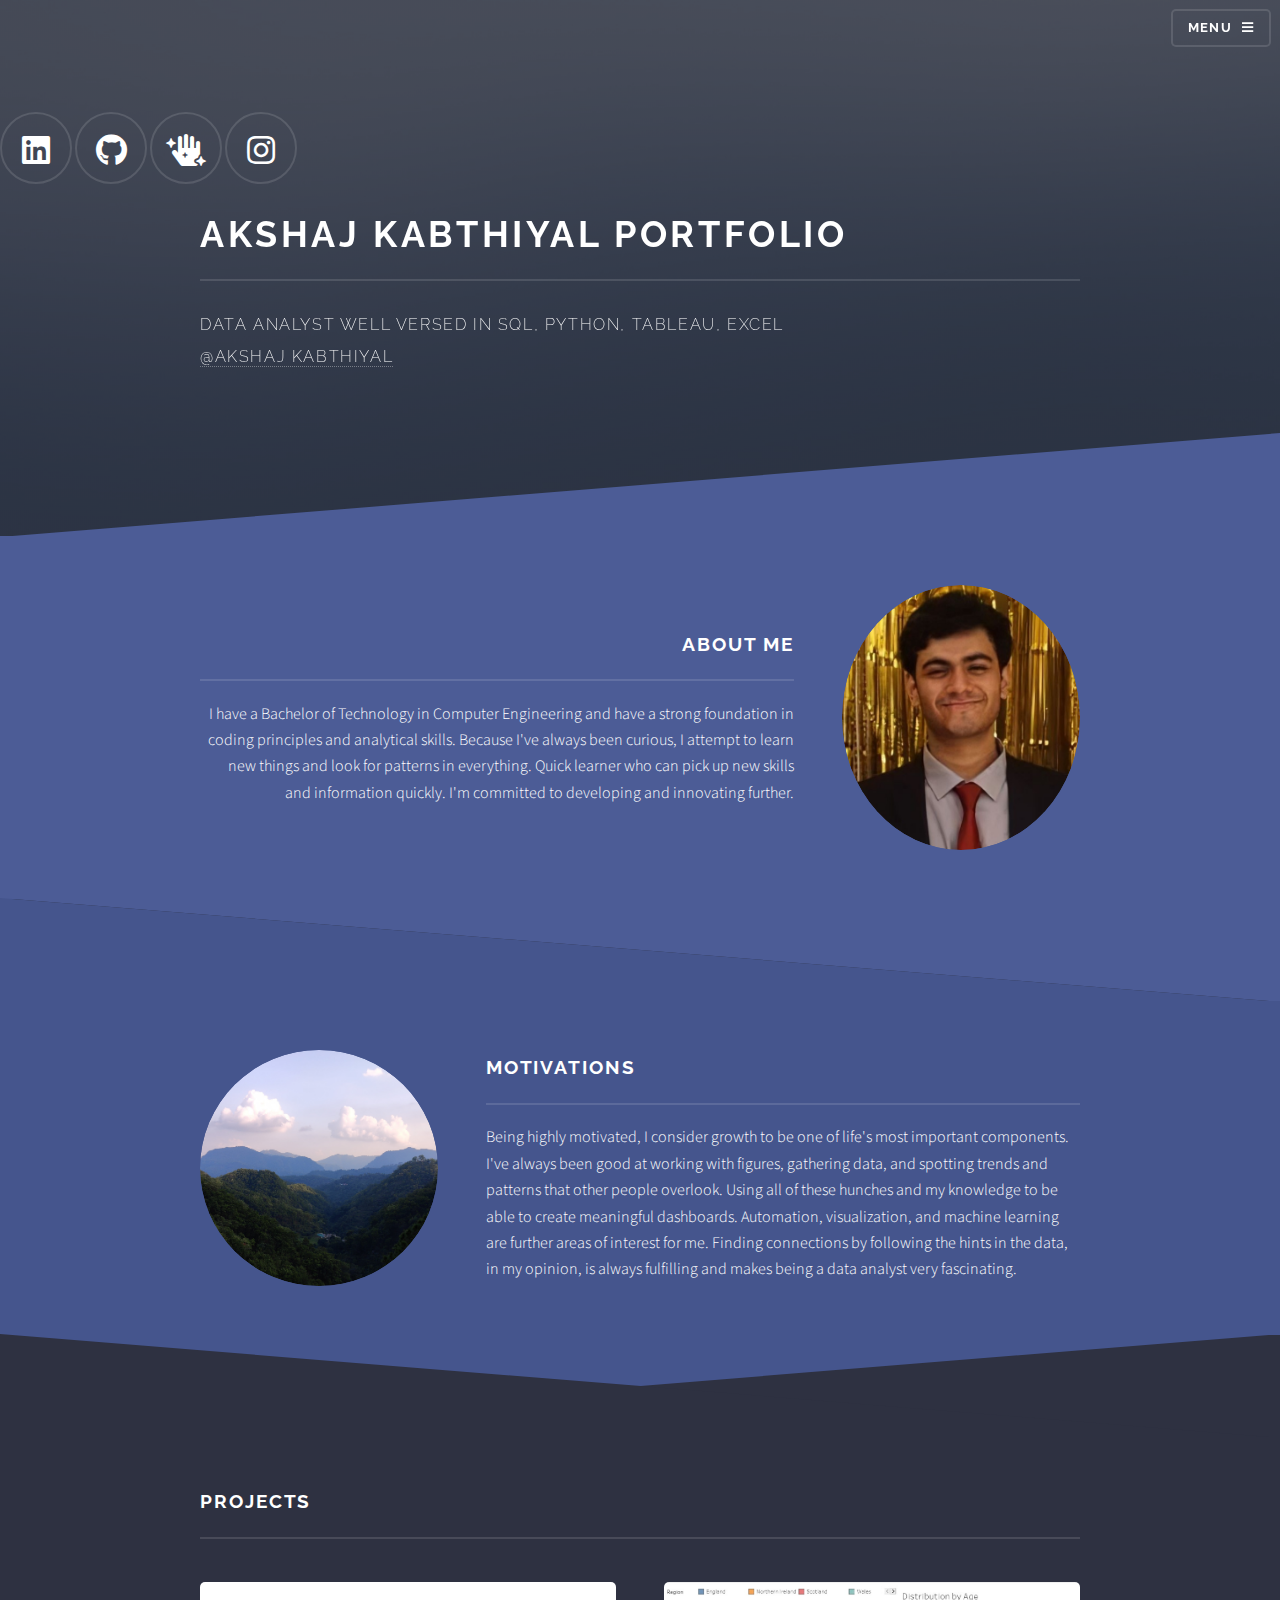
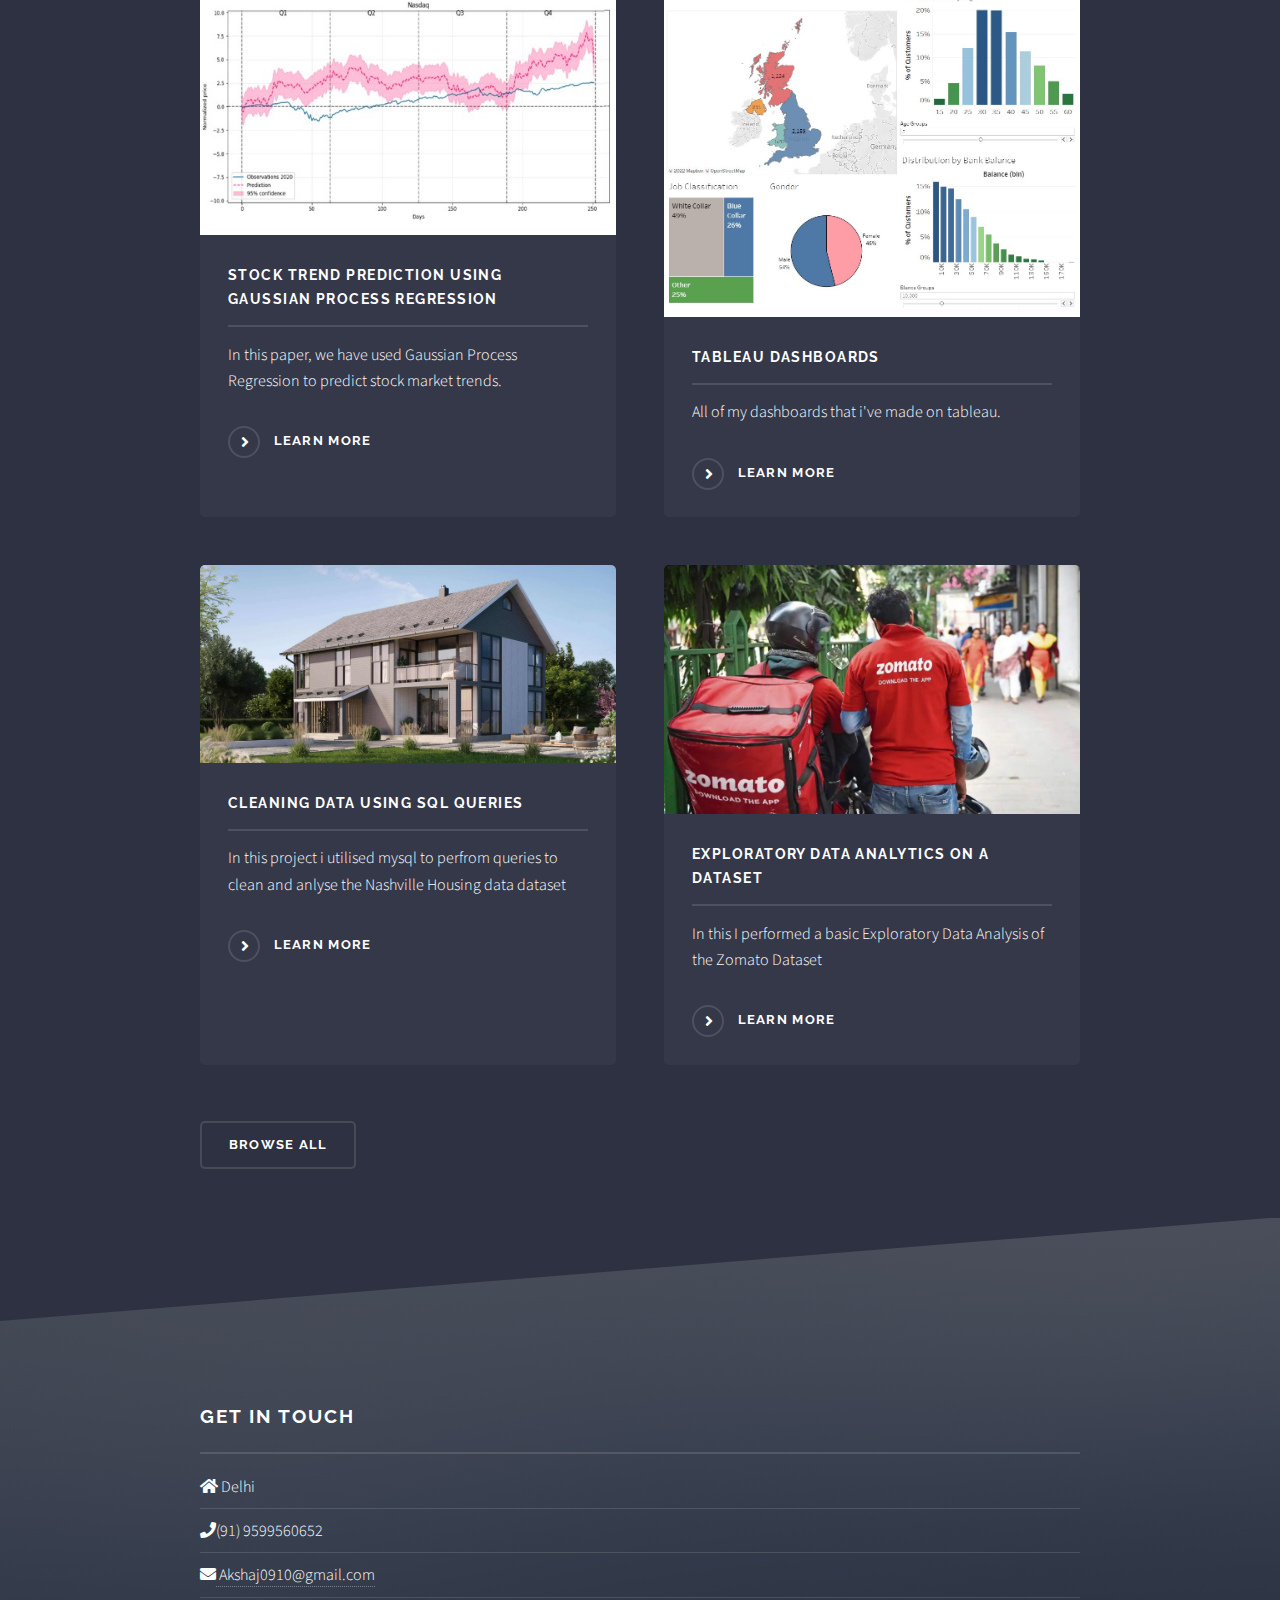
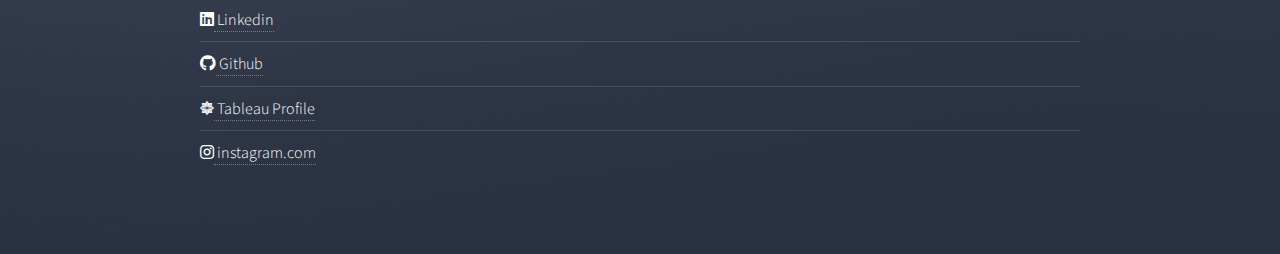
==== commit 6cab11d3: "Update index.html" ====
--- a/index.html
+++ b/index.html
@@ -25,9 +25,10 @@
 						<div class="inner">
 							<h2>Menu</h2>
 							<ul class="links">
-								<li><a href="Index.html">Home</a></li>
-								<li><a href="Projects.html">Projects</a></li>
-								<li><a href="#footer">Contact Info</a></li>
+								<li><a href="index.html">Home</a></li>
+								<li><a href="Projects.html" target="_blank">Projects</a></li>
+								<li><a href="#footer" >Contact Info</a></li>
+								<li><a href="Resume.pdf" target="_blank">Resume</a></li>
 							</ul>
 							<a href="#" class="close">Close</a>
 						</div>
@@ -57,8 +58,8 @@
 									<a href="#" class="image"><img src="images/Self.jpg" alt="" /></a>
 									<div class="content">
 										<h2 class="major">About me</h2>
-										<p>A Btech. CSE graduate with a solid background in analytical abilities and coding principles I've always been curious, and I'm always trying to learn new things and look for patterns. Quick learner who can quickly process new information and master new abilities. I'm also dedicated to continuing to innovate and grow.</p>
-										<a href="#" class="special">Learn more</a>
+										<p>I have a Bachelor of Technology in Computer Engineering and have a strong foundation in coding principles and analytical skills. Because I've always been curious, I attempt to learn new things and look for patterns in everything.
+											Quick learner who can pick up new skills and information quickly. I'm committed to developing and innovating further.</p>
 									</div>
 								</div>
 							</section>
@@ -69,8 +70,7 @@
 									<a href="#" class="image"><img src="images/Motivate.jpg" alt="" /></a>
 									<div class="content">
 										<h2 class="major">Motivations</h2>
-										<p>I am a highly motivated person, and I believe that one of the most significant aspects of life is growth. Working with numbers, accumulating data, and identifying trends and patterns that other people miss have always come naturally to me. I find that Being a data analyst is very exciting and that it is always satisfying to find connections by following the clues in the data. </p>
-										<a href="#" class="special">Learn more</a>
+										<p>Being highly motivated, I consider growth to be one of life's most important components. I've always been good at working with figures, gathering data, and spotting trends and patterns that other people overlook. Using all of these hunches and my knowledge to be able to create meaningful dashboards. Automation, visualization, and machine learning are further areas of interest for me.  Finding connections by following the hints in the data, in my opinion, is always fulfilling and makes being a data analyst very fascinating. </p>
 									</div>
 								</div>
 							</section>
@@ -78,7 +78,7 @@
 						<!-- Four -->
 							<section id="four" class="wrapper alt style1">
 								<div class="inner">
-									<h2 class="major">Projects</h2>
+									<h2 href="Projects.html" class="major">Projects</h2>
 									<section class="features">
 										<article>
 											<a href="https://ieeexplore.ieee.org/document/9754114" class="image" target="_blank"><img src="images/Nasdaq.jpg" alt="" /></a>
@@ -87,10 +87,10 @@
 											<a href="https://ieeexplore.ieee.org/document/9754114" class="special" target="_blank">Learn more</a>
 										</article>
 										<article>
-											<a href="#" class="image"><img src="images/Covid_dashboard.jpg" alt="" /></a>
+											<a href="https://public.tableau.com/app/profile/akshaj4601"  target="_blank" class="image"><img src="images/bank_segmentation.jpg" alt="" /></a>
 											<h3 class="major">Tableau dashboards</h3>
 											<p>All of my dashboards that i've made on tableau.</p>
-											<a href="#" class="special">Learn more</a>
+											<a href="https://public.tableau.com/app/profile/akshaj4601" target="_blank" class="special">Learn more</a>
 										</article>
 										<article>
 											<a href="https://github.com/Akshaj0910/Portfolio-Project/blob/main/Data_cleaning_housing.sql"  target="_blank" class="image"><img src="images/Home.jpg" alt="" /></a>
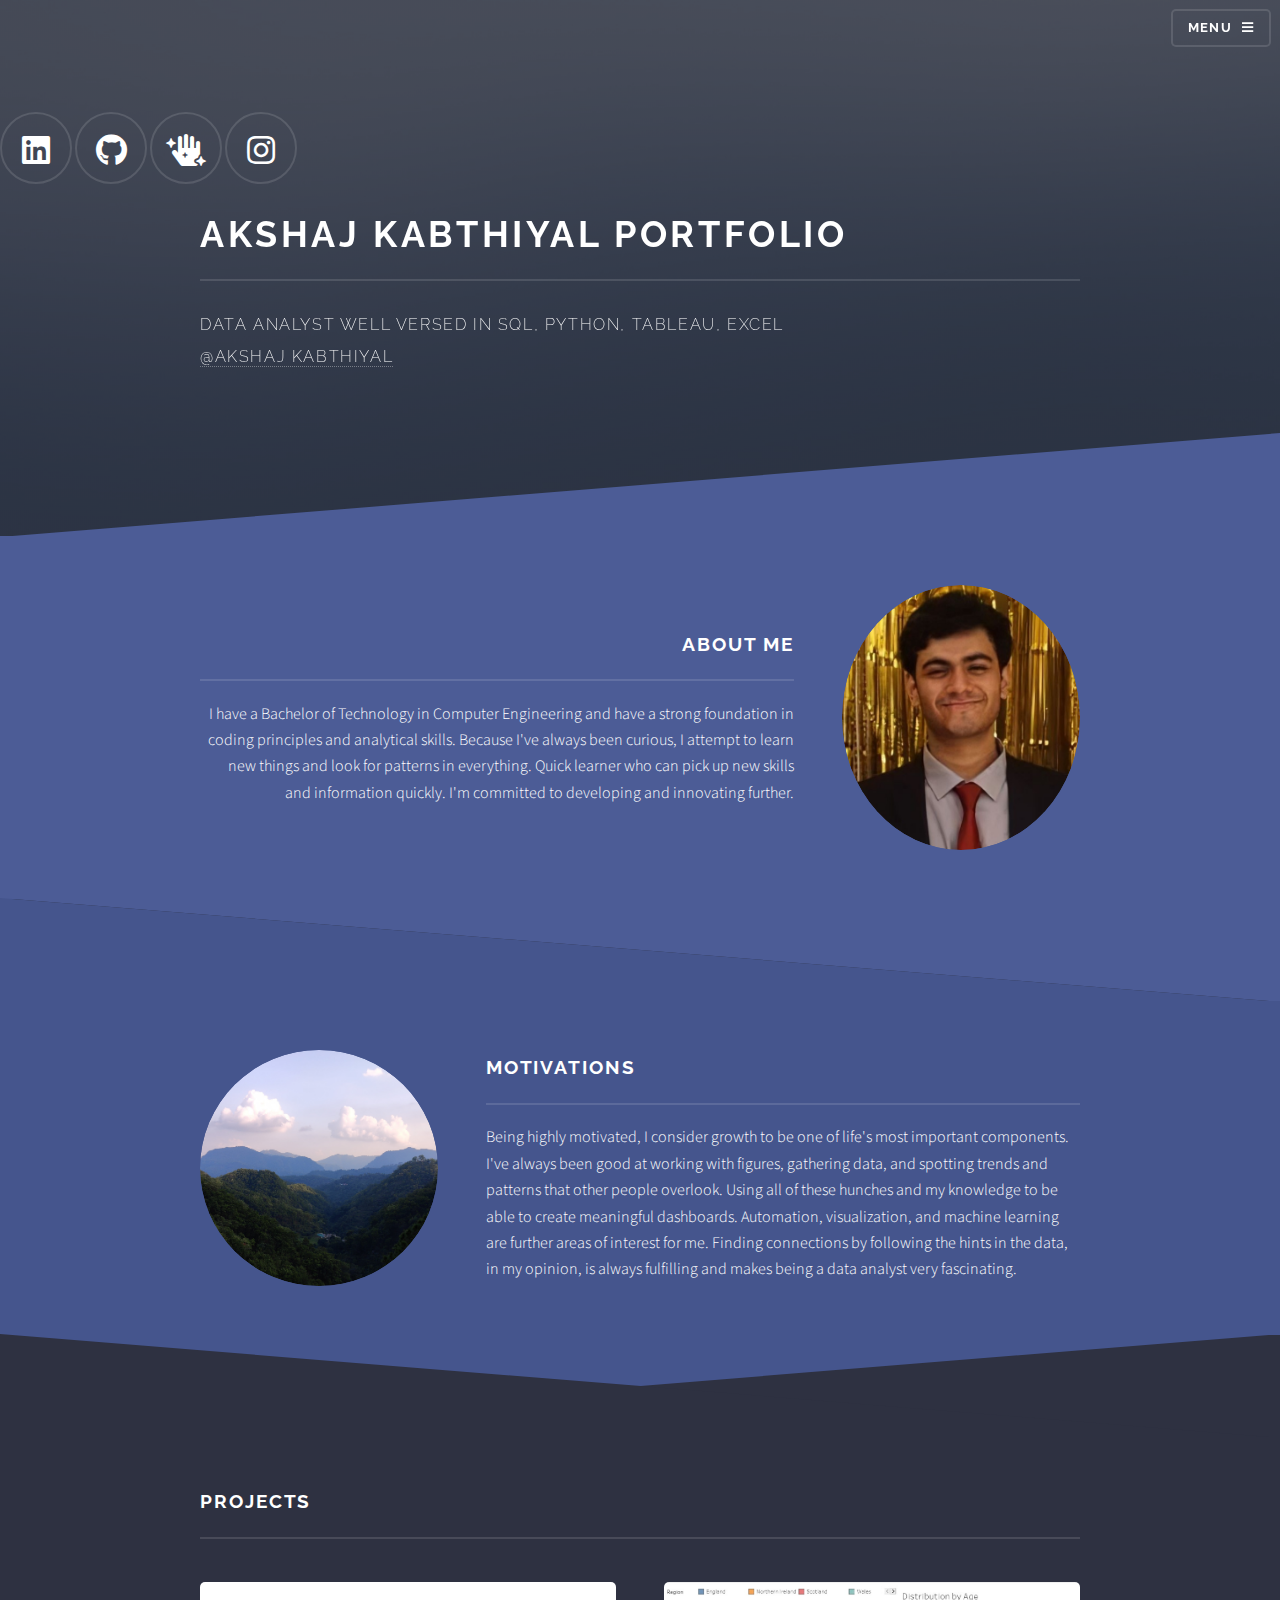
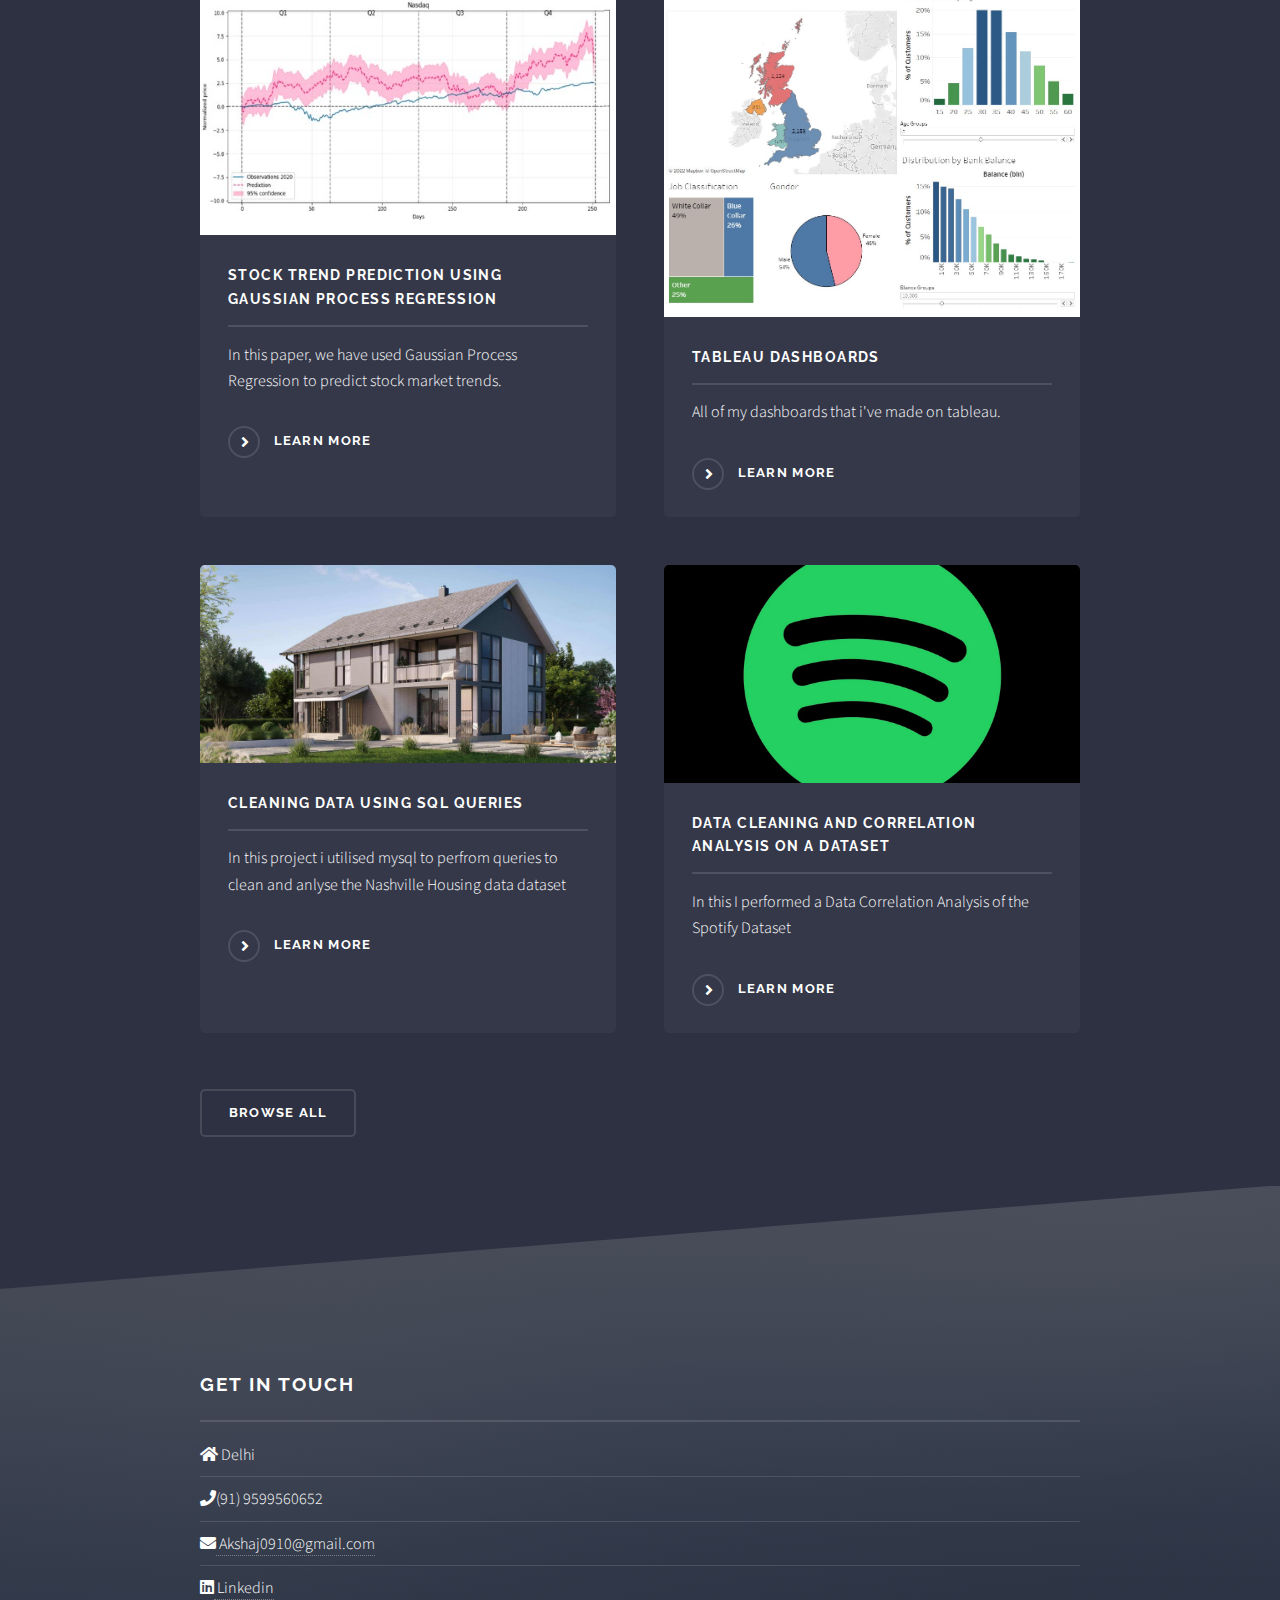
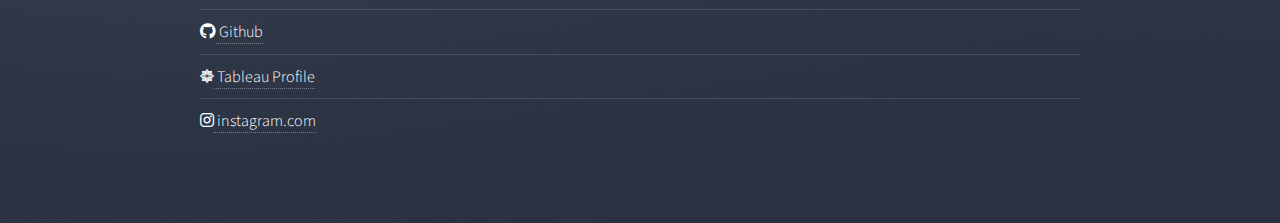
==== commit facb3401: "Update index.html" ====
--- a/index.html
+++ b/index.html
@@ -28,7 +28,7 @@
 								<li><a href="index.html">Home</a></li>
 								<li><a href="Projects.html" target="_blank">Projects</a></li>
 								<li><a href="#footer" >Contact Info</a></li>
-								<li><a href="Resume.pdf" target="_blank">Resume</a></li>
+								<li><a href="Resume.html" target="_blank">Resume</a></li>
 							</ul>
 							<a href="#" class="close">Close</a>
 						</div>
@@ -99,10 +99,10 @@
 											<a href="https://github.com/Akshaj0910/Portfolio-Project/blob/main/Data_cleaning_housing.sql" target="_blank" class="special">Learn more</a>
 										</article>
 										<article>
-											<a href="https://github.com/Akshaj0910/Portfolio-Project/blob/main/Zomato%20Dataset%20EDA.ipynb" target="_blank" class="image"><img src="images/zomato.jpg" alt="" /></a>
-											<h3 class="major">Exploratory Data Analytics on a dataset</h3>
-											<p>In this I performed a basic Exploratory Data Analysis of the Zomato Dataset</p>
-											<a href="https://github.com/Akshaj0910/Portfolio-Project/blob/main/Zomato%20Dataset%20EDA.ipynb" target="_blank" class="special">Learn more</a>
+											<a href="https://github.com/Akshaj0910/Portfolio-Project/blob/main/Spotify%20Data%20Analysis.ipynb" target="_blank" class="image"><img src="images/spotify.jpg" alt="" /></a>
+											<h3 class="major">Data Cleaning and Correlation Analysis on a dataset</h3>
+											<p>In this I performed a Data Correlation Analysis of the Spotify Dataset</p>
+											<a href="https://github.com/Akshaj0910/Portfolio-Project/blob/main/Spotify%20Data%20Analysis.ipynb" target="_blank" class="special">Learn more</a>
 										</article>
 									</section>
 									<ul class="actions">
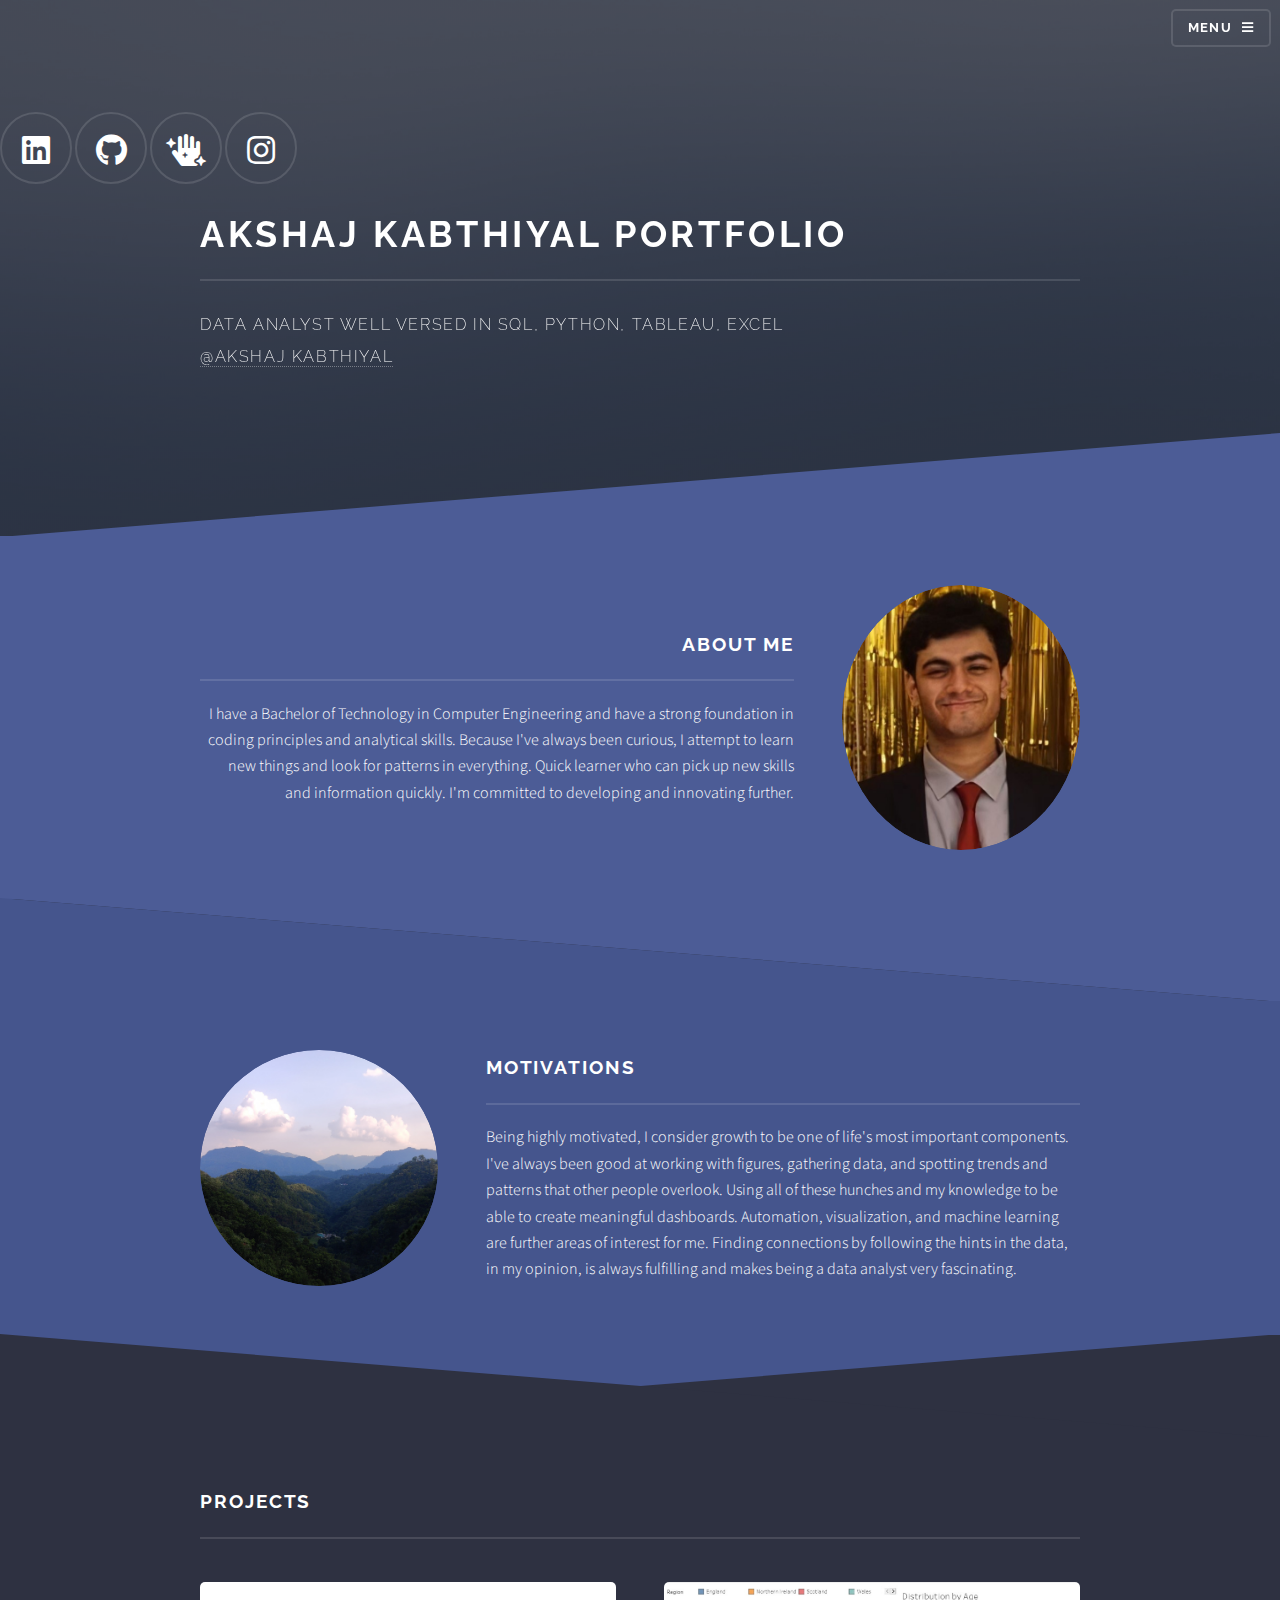
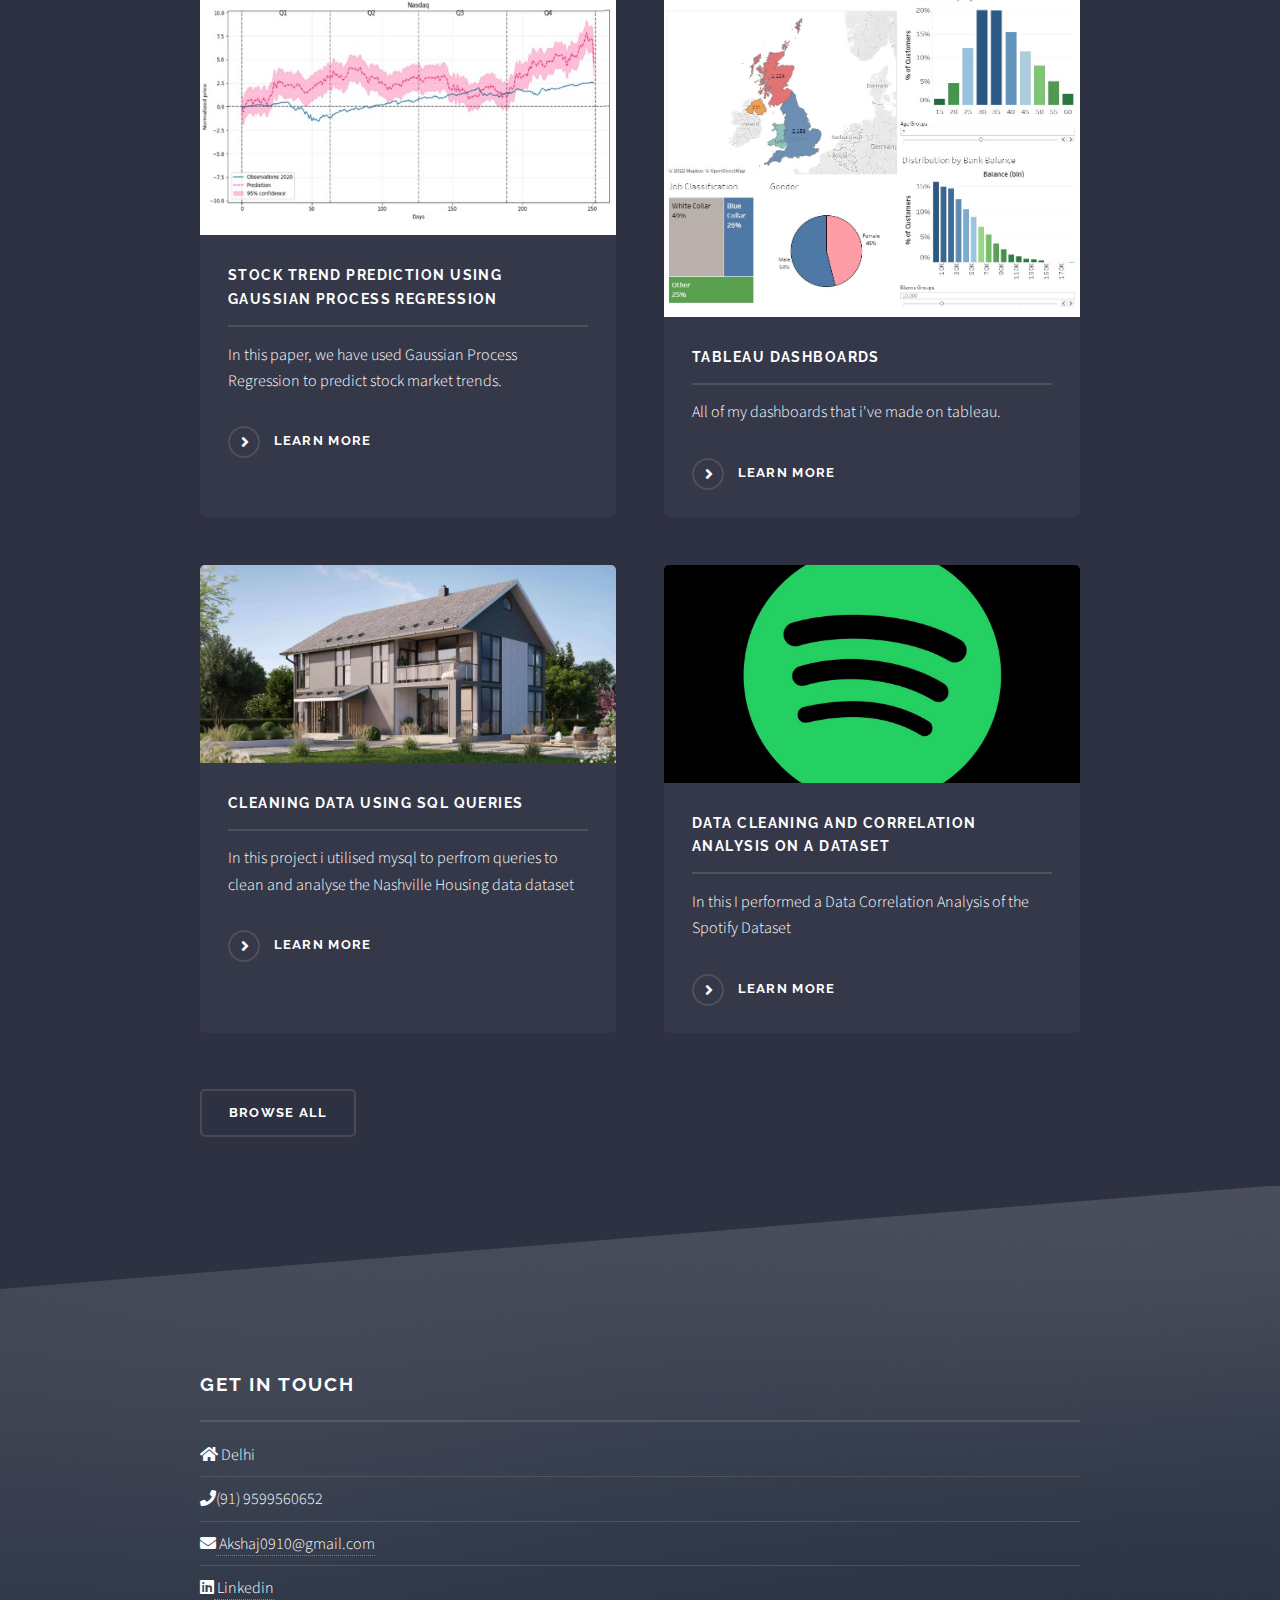
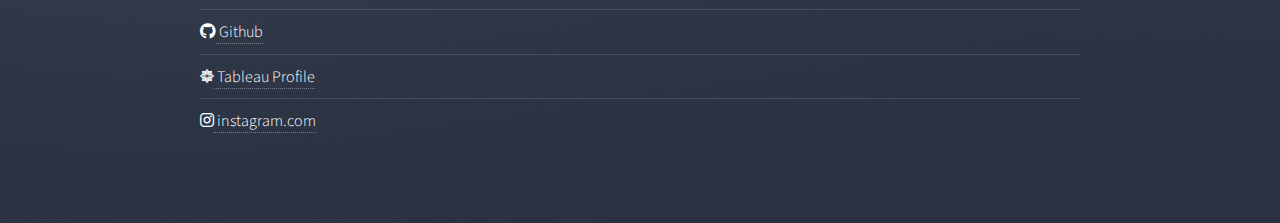
==== commit 219a02bc: "Update index.html" ====
--- a/index.html
+++ b/index.html
@@ -95,7 +95,7 @@
 										<article>
 											<a href="https://github.com/Akshaj0910/Portfolio-Project/blob/main/Data_cleaning_housing.sql"  target="_blank" class="image"><img src="images/Home.jpg" alt="" /></a>
 											<h3 class="major">Cleaning data using sql queries</h3>
-											<p>In this project i utilised mysql to perfrom queries to clean and anlyse the Nashville Housing data dataset</p>
+											<p>In this project i utilised mysql to perfrom queries to clean and analyse the Nashville Housing data dataset</p>
 											<a href="https://github.com/Akshaj0910/Portfolio-Project/blob/main/Data_cleaning_housing.sql" target="_blank" class="special">Learn more</a>
 										</article>
 										<article>
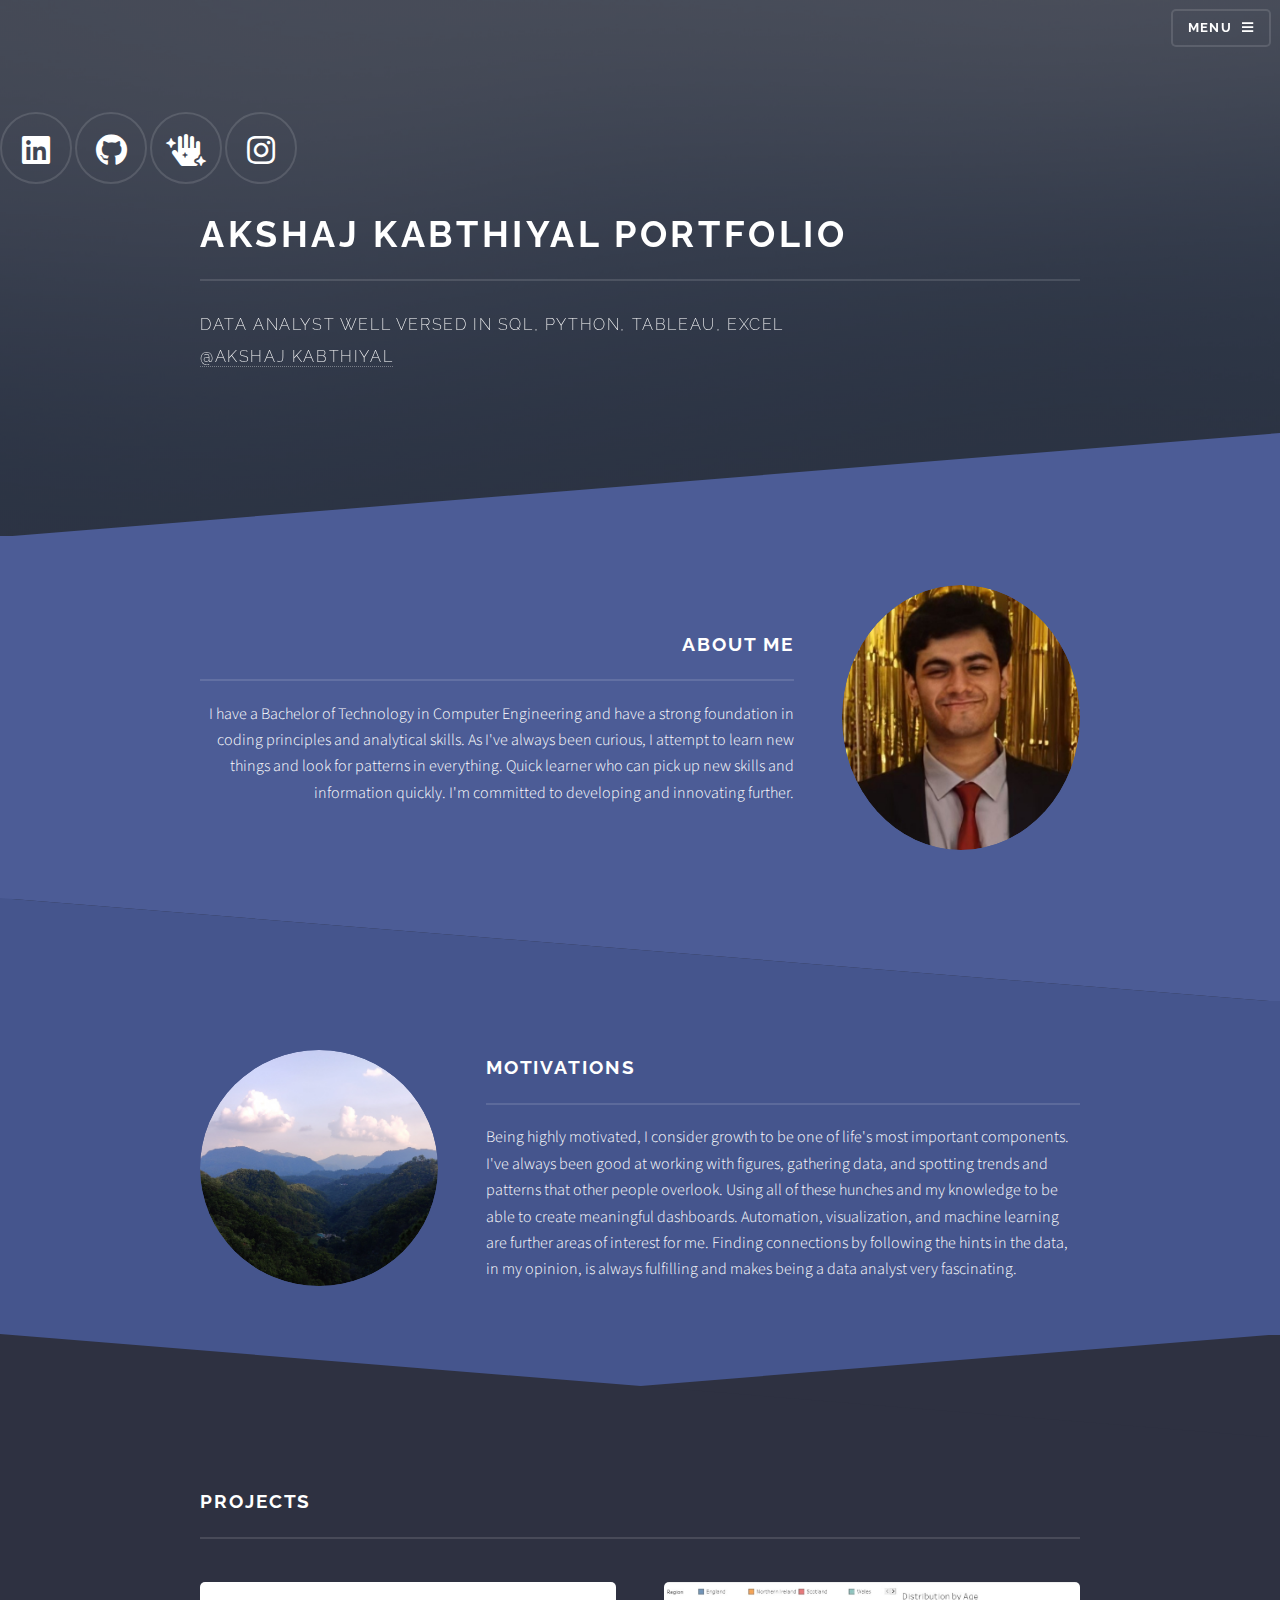
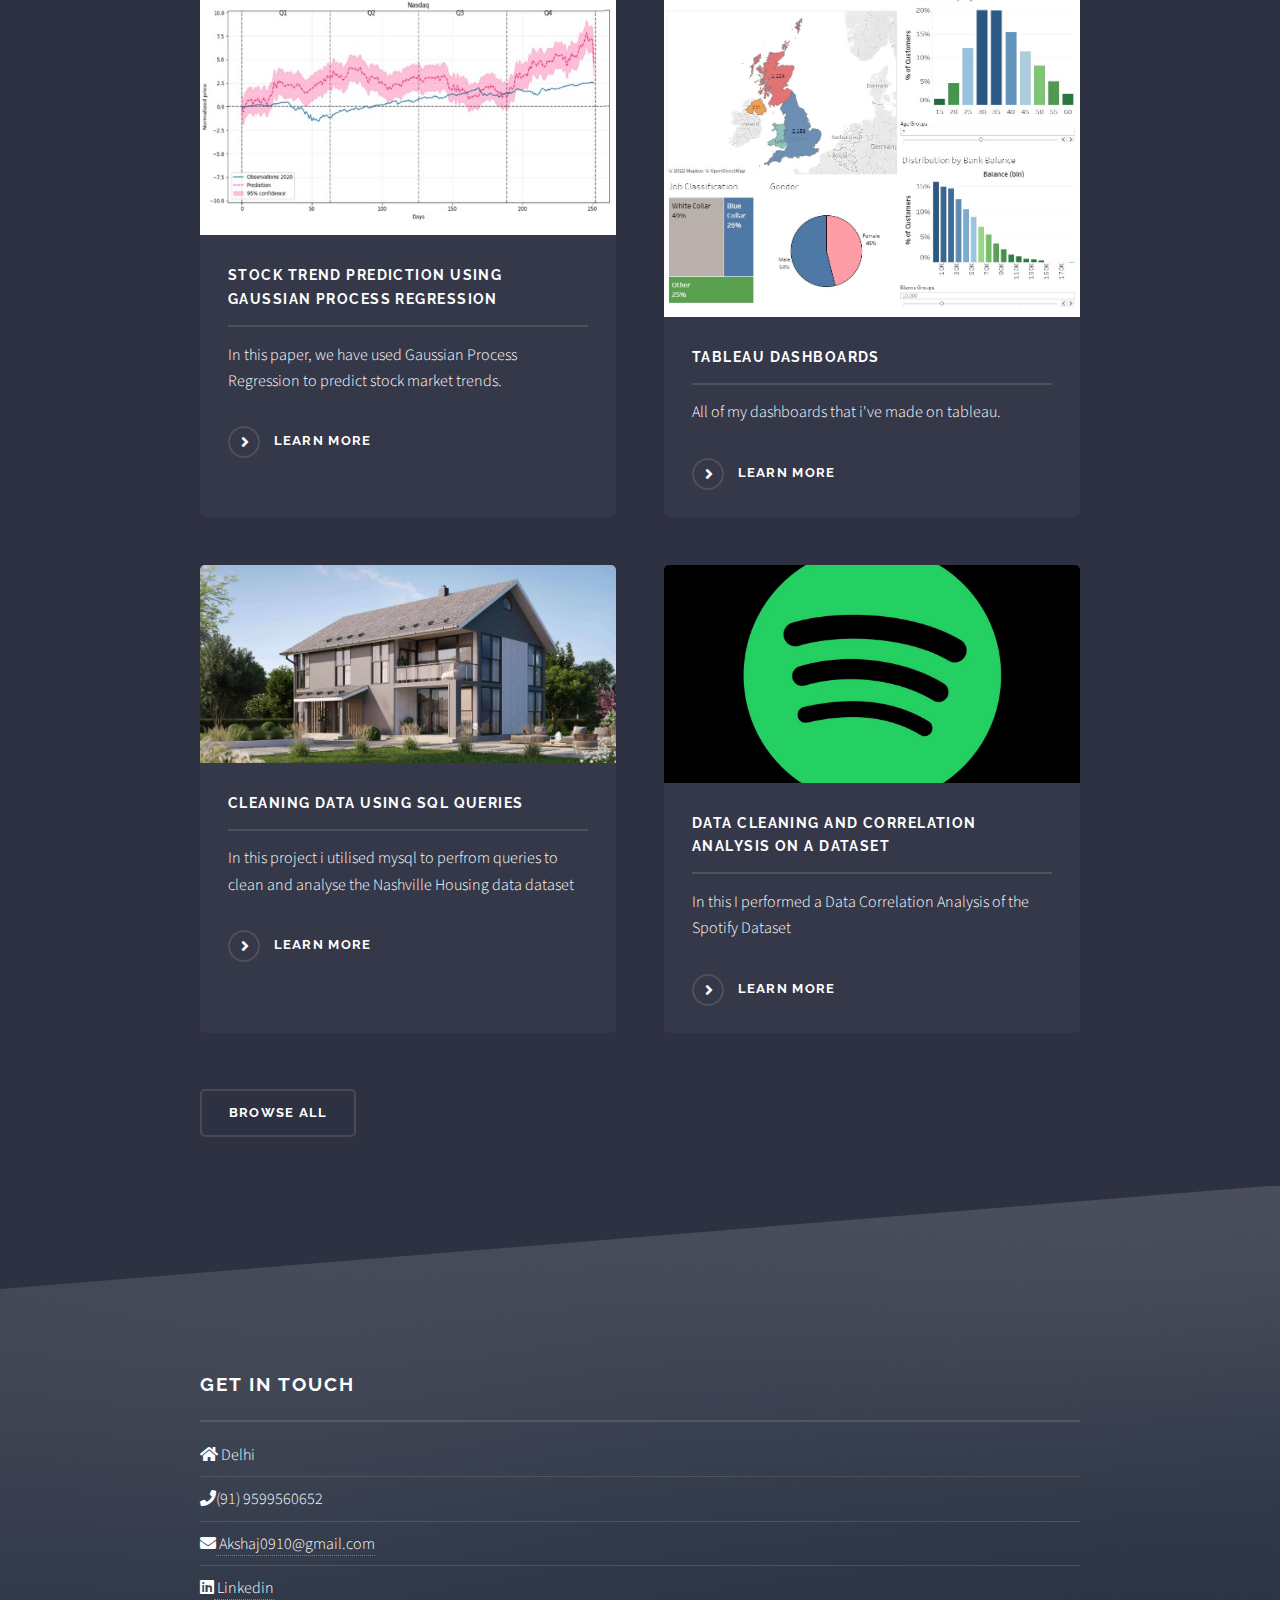
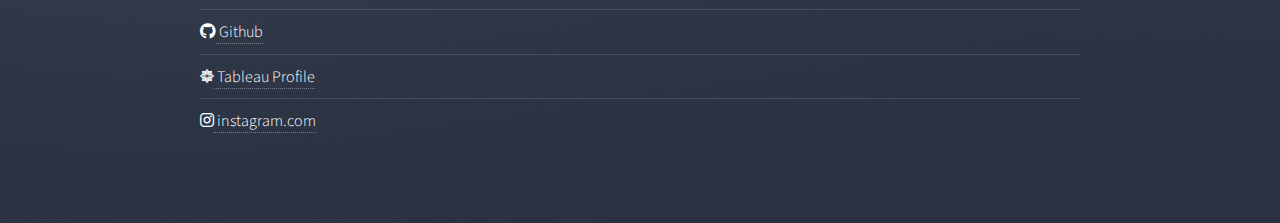
==== commit d537808a: "Update index.html" ====
--- a/index.html
+++ b/index.html
@@ -58,7 +58,7 @@
 									<a href="#" class="image"><img src="images/Self.jpg" alt="" /></a>
 									<div class="content">
 										<h2 class="major">About me</h2>
-										<p>I have a Bachelor of Technology in Computer Engineering and have a strong foundation in coding principles and analytical skills. Because I've always been curious, I attempt to learn new things and look for patterns in everything.
+										<p>I have a Bachelor of Technology in Computer Engineering and have a strong foundation in coding principles and analytical skills. As I've always been curious, I attempt to learn new things and look for patterns in everything.
 											Quick learner who can pick up new skills and information quickly. I'm committed to developing and innovating further.</p>
 									</div>
 								</div>
